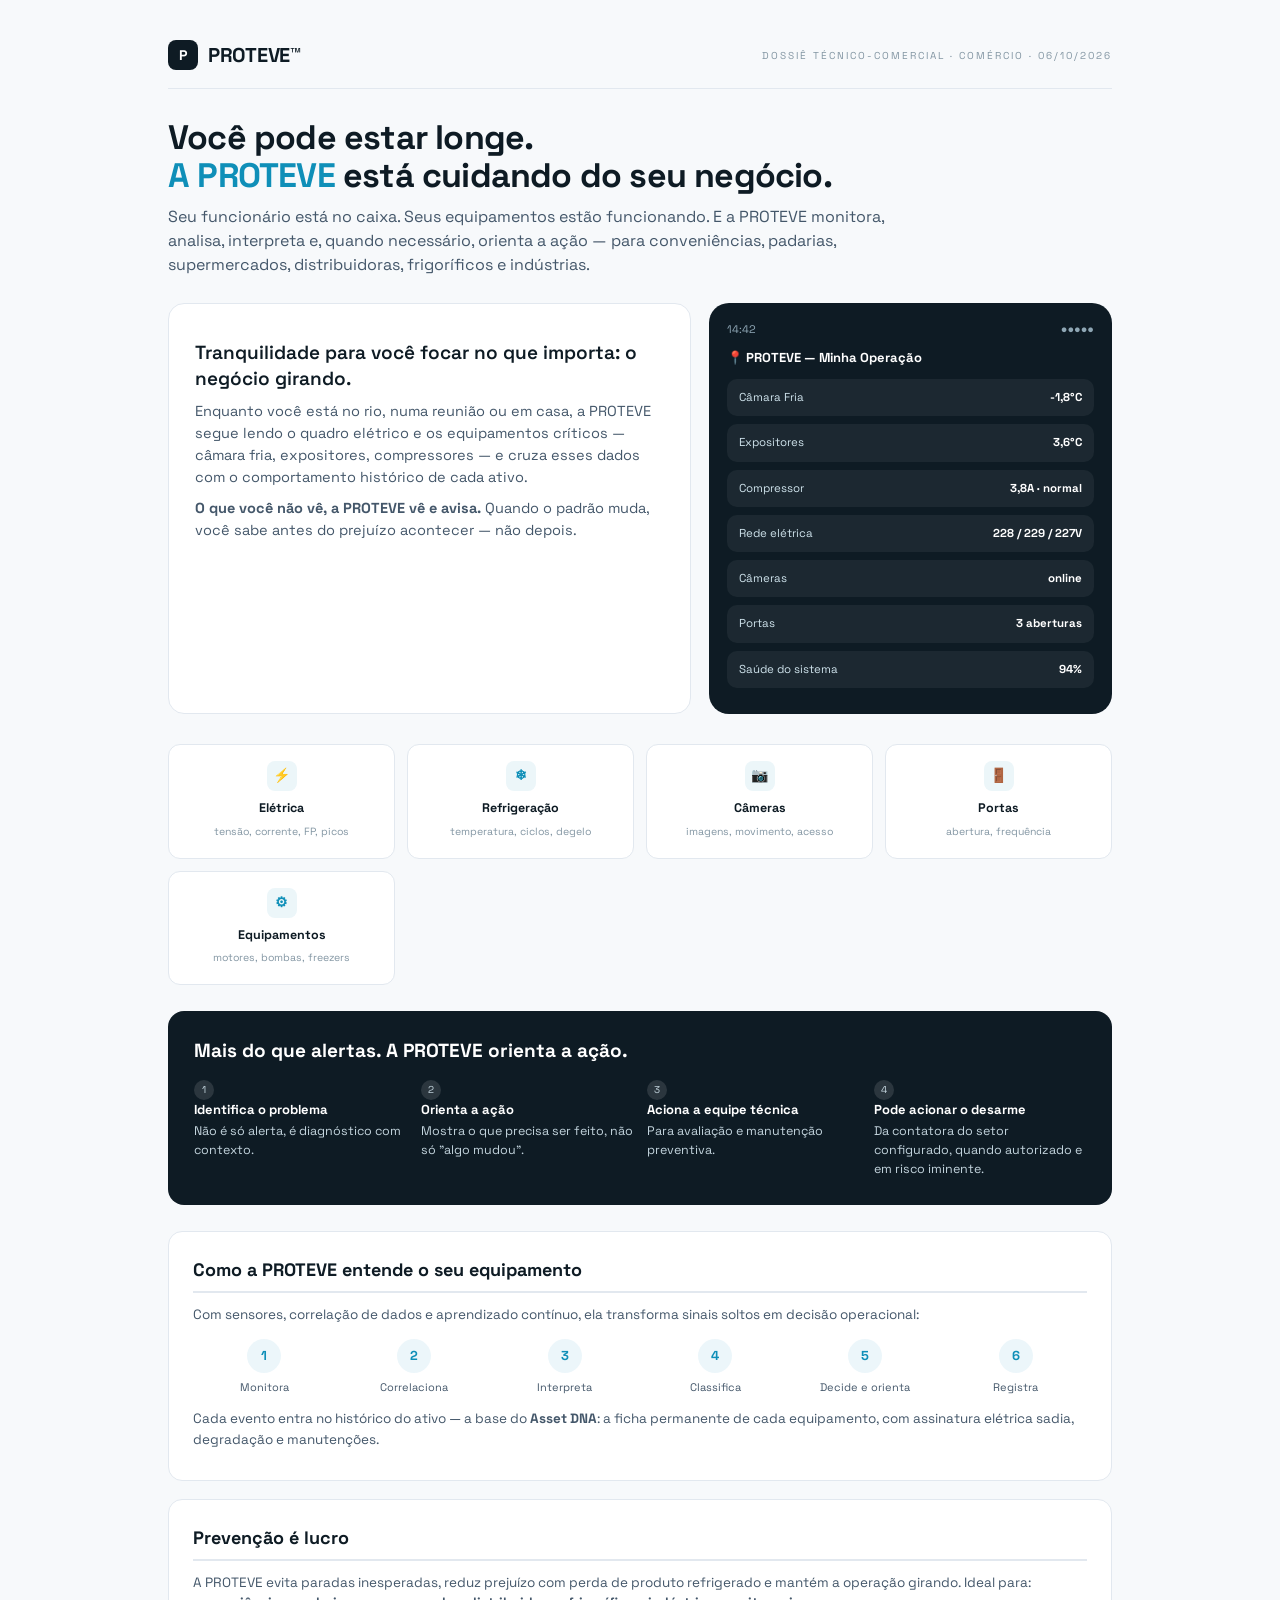
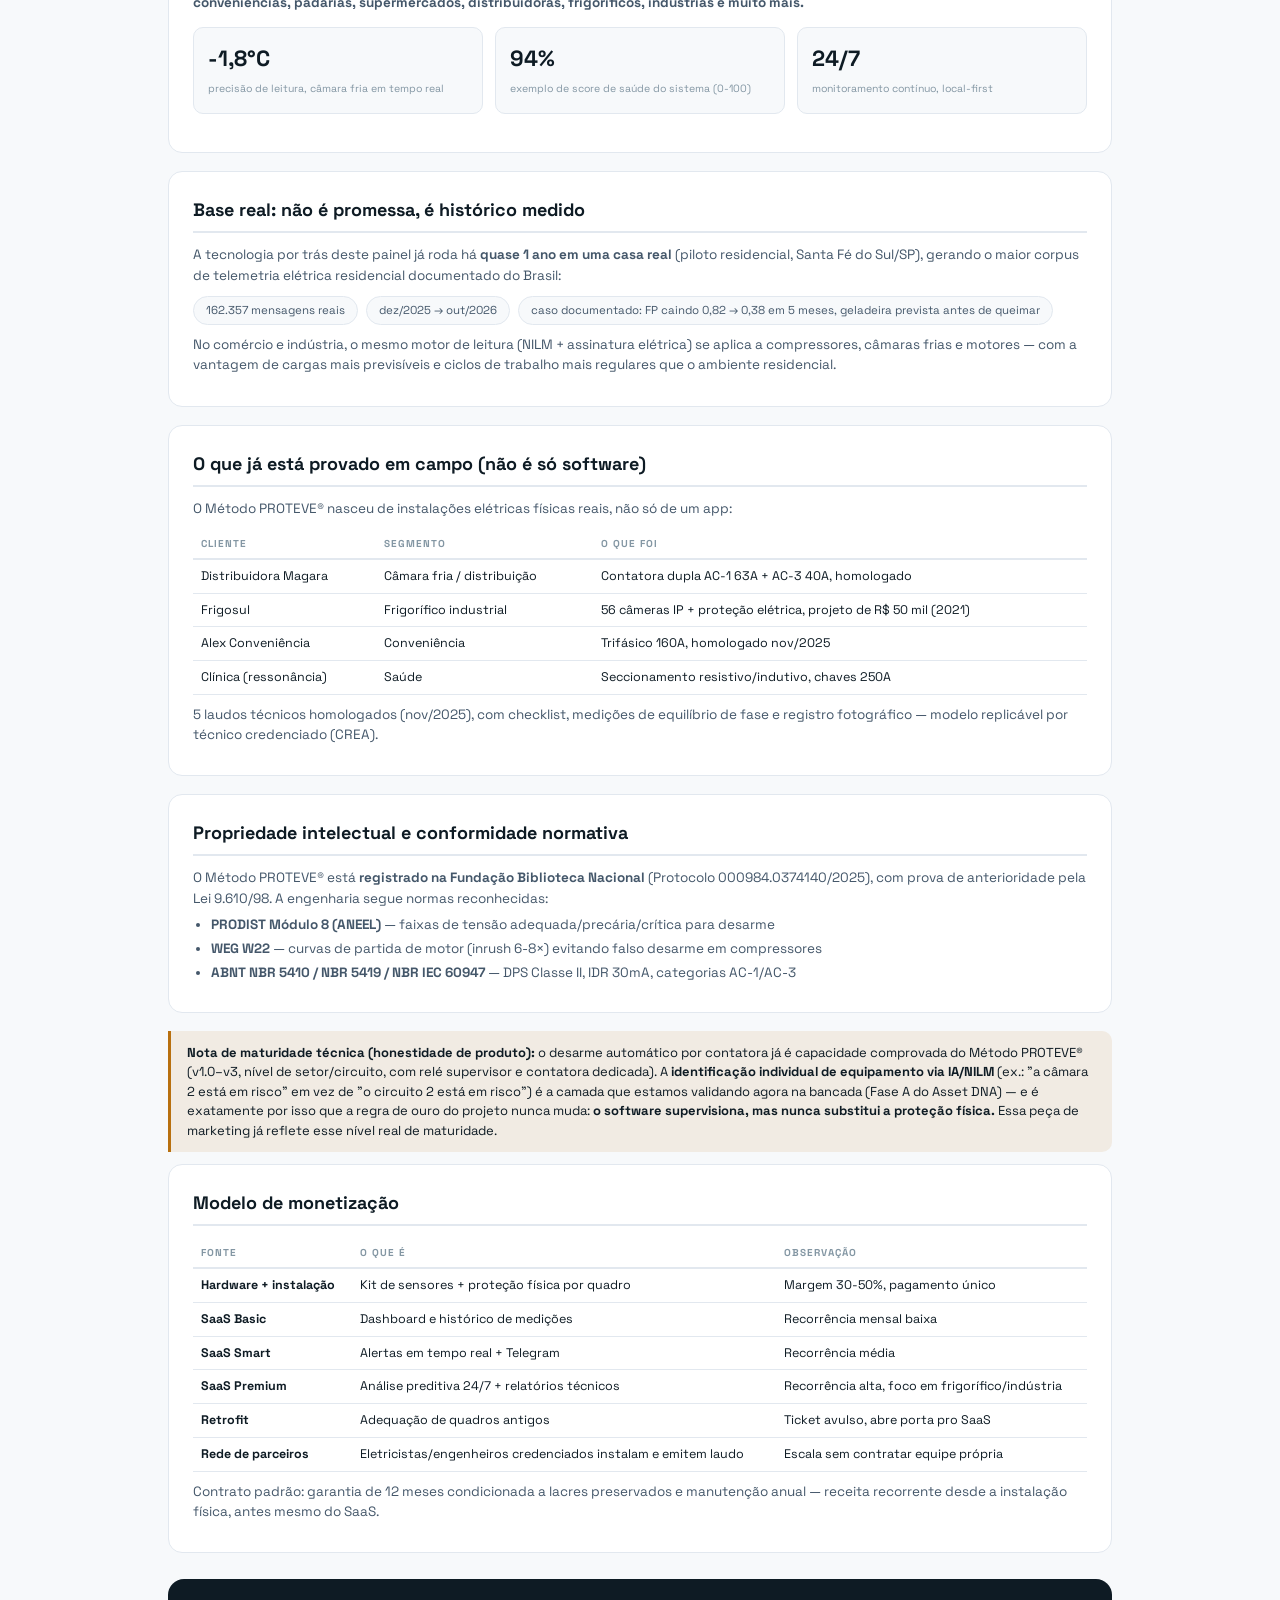
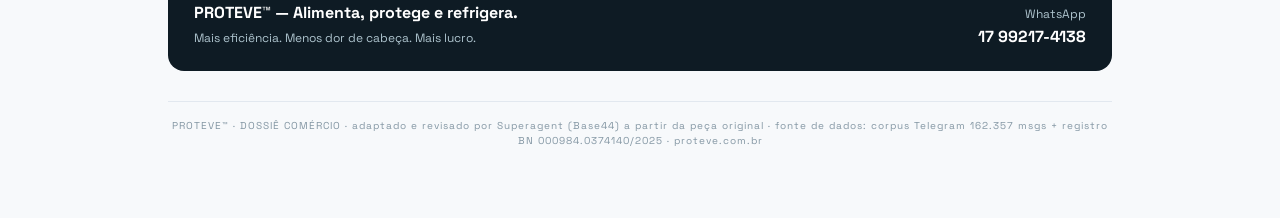
==== comercio.html @ fc28e677 "Nova pagina estatica: /comercio.html (dossie Comercio) Adaptacao do one-pager enviado pelo usuario (" ====
<!DOCTYPE html>
<html lang="pt-BR">
<head>
<meta charset="UTF-8">
<meta name="viewport" content="width=device-width, initial-scale=1.0">
<title>PROTEVE COMÉRCIO — Dossiê Técnico-Comercial</title>
<style>
@import url('https://fonts.googleapis.com/css2?family=Space+Grotesk:wght@400;500;600;700&display=swap');
:root{
--bg:#f7f9fb;--card:#ffffff;--line:#e2e8ef;--ink:#0e1b24;--ink2:#44576a;--ink3:#8396a3;
--cyan:#0f8fb8;--cyanbg:rgba(15,143,184,.08);--green:#1d7a4f;--greenbg:rgba(29,122,79,.08);
--amber:#b8700f;--amberbg:rgba(184,112,15,.1);--red:#c13c3c;--redbg:rgba(193,60,60,.08);
--navy:#0e1b24;
}
*{margin:0;padding:0;box-sizing:border-box}
body{font-family:'Space Grotesk',ui-sans-serif,sans-serif;background:var(--bg);color:var(--ink);line-height:1.5}
.page{max-width:1000px;margin:0 auto;padding:40px 28px 70px}
.topbar{display:flex;align-items:center;justify-content:space-between;margin-bottom:30px;padding-bottom:18px;border-bottom:1px solid var(--line)}
.logo{display:flex;align-items:center;gap:10px;font-weight:700;font-size:20px;letter-spacing:-.3px}
.logo .mark{width:30px;height:30px;border-radius:8px;background:var(--navy);color:#fff;display:flex;align-items:center;justify-content:center;font-size:14px;font-weight:700}
.tag{font-size:10px;letter-spacing:2px;color:var(--ink3);text-transform:uppercase}
h1{font-size:34px;font-weight:700;letter-spacing:-.8px;line-height:1.12;margin:6px 0 10px}
h1 .accent{color:var(--cyan)}
.lead{font-size:16px;color:var(--ink2);max-width:720px;margin-bottom:26px}
.hero{display:grid;grid-template-columns:1.3fr 1fr;gap:18px;margin-bottom:30px}
.hero-copy{background:var(--card);border:1px solid var(--line);border-radius:16px;padding:26px}
.hero-copy p{color:var(--ink2);font-size:14.5px;margin-top:10px}
.hero-copy .big{font-size:19px;font-weight:600;color:var(--ink);line-height:1.35}
.phone{background:var(--navy);border-radius:20px;padding:18px;color:#fff}
.phone .ph-head{display:flex;justify-content:space-between;font-size:11px;color:#8ea6b4;margin-bottom:10px}
.phone .brand{font-weight:700;font-size:13px;color:#fff;margin-bottom:12px}
.ph-status{background:rgba(255,255,255,.06);border-radius:10px;padding:10px 12px;font-size:11.5px;color:#cfe3ec;margin-bottom:8px;display:flex;justify-content:space-between}
.ph-status b{color:#fff}
.ok{color:#5ee6a8}
.grid4{display:grid;grid-template-columns:repeat(4,1fr);gap:12px;margin:26px 0}
.g4card{background:var(--card);border:1px solid var(--line);border-radius:12px;padding:16px 14px;text-align:center}
.g4card .ic{width:30px;height:30px;border-radius:8px;background:var(--cyanbg);color:var(--cyan);display:flex;align-items:center;justify-content:center;margin:0 auto 8px;font-size:14px;font-weight:700}
.g4card b{font-size:12.5px;display:block}
.g4card small{font-size:10.5px;color:var(--ink3)}
.band{background:var(--navy);color:#fff;border-radius:16px;padding:26px;margin:26px 0}
.band h2{font-size:19px;margin-bottom:14px;color:#fff}
.band .steps{display:grid;grid-template-columns:repeat(4,1fr);gap:14px}
.band .step{font-size:12.5px;color:#c3d4dd}
.band .step b{display:block;color:#fff;font-size:13px;margin-bottom:3px}
.band .step .n{display:inline-flex;width:20px;height:20px;border-radius:50%;background:rgba(255,255,255,.12);align-items:center;justify-content:center;font-size:10px;margin-right:6px}
.card{background:var(--card);border:1px solid var(--line);border-radius:14px;padding:24px;margin-bottom:18px}
.card h2{font-size:18px;margin-bottom:12px;padding-bottom:8px;border-bottom:2px solid var(--line)}
.card h3{font-size:14px;color:var(--cyan);margin:14px 0 6px}
.card p{font-size:13.5px;color:var(--ink2);margin:6px 0}
.card ul{margin:6px 0 4px 18px;font-size:13.5px;color:var(--ink2)}
.card li{margin:4px 0}
.pipeline{display:grid;grid-template-columns:repeat(6,1fr);gap:8px;margin:14px 0}
.pstep{text-align:center;font-size:11px;color:var(--ink2)}
.pstep .circ{width:34px;height:34px;border-radius:50%;background:var(--cyanbg);color:var(--cyan);display:flex;align-items:center;justify-content:center;margin:0 auto 6px;font-weight:700;font-size:13px}
table{width:100%;border-collapse:collapse;font-size:12.5px;margin:10px 0}
th{text-align:left;font-size:10px;letter-spacing:1px;text-transform:uppercase;color:var(--ink3);padding:7px 8px;border-bottom:2px solid var(--line)}
td{padding:7px 8px;border-bottom:1px solid var(--line);vertical-align:top}
.note{border-left:3px solid var(--amber);background:var(--amberbg);border-radius:0 10px 10px 0;padding:12px 16px;font-size:13px;margin:12px 0}
.note.ok2{border-color:var(--green);background:var(--greenbg)}
.note.red{border-color:var(--red);background:var(--redbg)}
.quote{border-left:3px solid var(--cyan);background:var(--cyanbg);border-radius:0 10px 10px 0;padding:12px 16px;font-size:13.5px;font-style:italic;margin:12px 0}
.chips{display:flex;flex-wrap:wrap;gap:8px;margin:10px 0}
.chip{background:var(--bg);border:1px solid var(--line);border-radius:999px;padding:5px 12px;font-size:11.5px;color:var(--ink2)}
.stat{display:grid;grid-template-columns:repeat(3,1fr);gap:12px;margin:14px 0}
.stat div{background:var(--bg);border:1px solid var(--line);border-radius:10px;padding:14px}
.stat b{display:block;font-size:22px}
.stat small{font-size:10.5px;color:var(--ink3)}
footer{text-align:center;font-size:10px;color:var(--ink3);letter-spacing:1px;margin-top:30px;padding-top:16px;border-top:1px solid var(--line)}
.cta{display:flex;justify-content:space-between;align-items:center;background:var(--navy);border-radius:16px;padding:22px 26px;color:#fff;margin:26px 0}
.cta b{font-size:16px}
.cta small{color:#aec4ce;font-size:12px}
</style>
</head>
<body>
<div class="page">

<div class="topbar">
  <div class="logo"><div class="mark">P</div> PROTEVE™</div>
  <div class="tag">Dossiê Técnico-Comercial · Comércio · 06/10/2026</div>
</div>

<h1>Você pode estar longe.<br><span class="accent">A PROTEVE</span> está cuidando do seu negócio.</h1>
<p class="lead">Seu funcionário está no caixa. Seus equipamentos estão funcionando. E a PROTEVE monitora, analisa, interpreta e, quando necessário, orienta a ação — para conveniências, padarias, supermercados, distribuidoras, frigoríficos e indústrias.</p>

<div class="hero">
  <div class="hero-copy">
    <p class="big">Tranquilidade para você focar no que importa: o negócio girando.</p>
    <p>Enquanto você está no rio, numa reunião ou em casa, a PROTEVE segue lendo o quadro elétrico e os equipamentos críticos — câmara fria, expositores, compressores — e cruza esses dados com o comportamento histórico de cada ativo.</p>
    <p><b>O que você não vê, a PROTEVE vê e avisa.</b> Quando o padrão muda, você sabe antes do prejuízo acontecer — não depois.</p>
  </div>
  <div class="phone">
    <div class="ph-head"><span>14:42</span><span>●●●●●</span></div>
    <div class="brand">📍 PROTEVE — Minha Operação</div>
    <div class="ph-status">Câmara Fria <b>-1,8°C</b></div>
    <div class="ph-status">Expositores <b>3,6°C</b></div>
    <div class="ph-status">Compressor <b class="ok">3,8A · normal</b></div>
    <div class="ph-status">Rede elétrica <b>228 / 229 / 227V</b></div>
    <div class="ph-status">Câmeras <b class="ok">online</b></div>
    <div class="ph-status">Portas <b>3 aberturas</b></div>
    <div class="ph-status">Saúde do sistema <b class="ok">94%</b></div>
  </div>
</div>

<div class="grid4">
  <div class="g4card"><div class="ic">⚡</div><b>Elétrica</b><small>tensão, corrente, FP, picos</small></div>
  <div class="g4card"><div class="ic">❄</div><b>Refrigeração</b><small>temperatura, ciclos, degelo</small></div>
  <div class="g4card"><div class="ic">📷</div><b>Câmeras</b><small>imagens, movimento, acesso</small></div>
  <div class="g4card"><div class="ic">🚪</div><b>Portas</b><small>abertura, frequência</small></div>
  <div class="g4card"><div class="ic">⚙</div><b>Equipamentos</b><small>motores, bombas, freezers</small></div>
</div>

<div class="band">
  <h2>Mais do que alertas. A PROTEVE orienta a ação.</h2>
  <div class="steps">
    <div class="step"><span class="n">1</span><b>Identifica o problema</b>Não é só alerta, é diagnóstico com contexto.</div>
    <div class="step"><span class="n">2</span><b>Orienta a ação</b>Mostra o que precisa ser feito, não só "algo mudou".</div>
    <div class="step"><span class="n">3</span><b>Aciona a equipe técnica</b>Para avaliação e manutenção preventiva.</div>
    <div class="step"><span class="n">4</span><b>Pode acionar o desarme</b>Da contatora do setor configurado, quando autorizado e em risco iminente.</div>
  </div>
</div>

<div class="card">
  <h2>Como a PROTEVE entende o seu equipamento</h2>
  <p>Com sensores, correlação de dados e aprendizado contínuo, ela transforma sinais soltos em decisão operacional:</p>
  <div class="pipeline">
    <div class="pstep"><div class="circ">1</div>Monitora</div>
    <div class="pstep"><div class="circ">2</div>Correlaciona</div>
    <div class="pstep"><div class="circ">3</div>Interpreta</div>
    <div class="pstep"><div class="circ">4</div>Classifica</div>
    <div class="pstep"><div class="circ">5</div>Decide e orienta</div>
    <div class="pstep"><div class="circ">6</div>Registra</div>
  </div>
  <p>Cada evento entra no histórico do ativo — a base do <b>Asset DNA</b>: a ficha permanente de cada equipamento, com assinatura elétrica sadia, degradação e manutenções.</p>
</div>

<div class="card">
  <h2>Prevenção é lucro</h2>
  <p>A PROTEVE evita paradas inesperadas, reduz prejuízo com perda de produto refrigerado e mantém a operação girando. Ideal para: <b>conveniências, padarias, supermercados, distribuidoras, frigoríficos, indústrias e muito mais.</b></p>
  <div class="stat">
    <div><b>-1,8°C</b><small>precisão de leitura, câmara fria em tempo real</small></div>
    <div><b>94%</b><small>exemplo de score de saúde do sistema (0-100)</small></div>
    <div><b>24/7</b><small>monitoramento contínuo, local-first</small></div>
  </div>
</div>

<div class="card">
  <h2>Base real: não é promessa, é histórico medido</h2>
  <p>A tecnologia por trás deste painel já roda há <b>quase 1 ano em uma casa real</b> (piloto residencial, Santa Fé do Sul/SP), gerando o maior corpus de telemetria elétrica residencial documentado do Brasil:</p>
  <div class="chips">
    <span class="chip">162.357 mensagens reais</span>
    <span class="chip">dez/2025 → out/2026</span>
    <span class="chip">caso documentado: FP caindo 0,82 → 0,38 em 5 meses, geladeira prevista antes de queimar</span>
  </div>
  <p>No comércio e indústria, o mesmo motor de leitura (NILM + assinatura elétrica) se aplica a compressores, câmaras frias e motores — com a vantagem de cargas mais previsíveis e ciclos de trabalho mais regulares que o ambiente residencial.</p>
</div>

<div class="card">
  <h2>O que já está provado em campo (não é só software)</h2>
  <p>O Método PROTEVE® nasceu de instalações elétricas físicas reais, não só de um app:</p>
  <table>
    <tr><th>Cliente</th><th>Segmento</th><th>O que foi</th></tr>
    <tr><td>Distribuidora Magara</td><td>Câmara fria / distribuição</td><td>Contatora dupla AC-1 63A + AC-3 40A, homologado</td></tr>
    <tr><td>Frigosul</td><td>Frigorífico industrial</td><td>56 câmeras IP + proteção elétrica, projeto de R$ 50 mil (2021)</td></tr>
    <tr><td>Alex Conveniência</td><td>Conveniência</td><td>Trifásico 160A, homologado nov/2025</td></tr>
    <tr><td>Clínica (ressonância)</td><td>Saúde</td><td>Seccionamento resistivo/indutivo, chaves 250A</td></tr>
  </table>
  <p>5 laudos técnicos homologados (nov/2025), com checklist, medições de equilíbrio de fase e registro fotográfico — modelo replicável por técnico credenciado (CREA).</p>
</div>

<div class="card">
  <h2>Propriedade intelectual e conformidade normativa</h2>
  <p>O Método PROTEVE® está <b>registrado na Fundação Biblioteca Nacional</b> (Protocolo 000984.0374140/2025), com prova de anterioridade pela Lei 9.610/98. A engenharia segue normas reconhecidas:</p>
  <ul>
    <li><b>PRODIST Módulo 8 (ANEEL)</b> — faixas de tensão adequada/precária/crítica para desarme</li>
    <li><b>WEG W22</b> — curvas de partida de motor (inrush 6-8×) evitando falso desarme em compressores</li>
    <li><b>ABNT NBR 5410 / NBR 5419 / NBR IEC 60947</b> — DPS Classe II, IDR 30mA, categorias AC-1/AC-3</li>
  </ul>
</div>

<div class="note">
  <b>Nota de maturidade técnica (honestidade de produto):</b> o desarme automático por contatora já é capacidade comprovada do Método PROTEVE® (v1.0–v3, nível de setor/circuito, com relé supervisor e contatora dedicada). A <b>identificação individual de equipamento via IA/NILM</b> (ex.: "a câmara 2 está em risco" em vez de "o circuito 2 está em risco") é a camada que estamos validando agora na bancada (Fase A do Asset DNA) — e é exatamente por isso que a regra de ouro do projeto nunca muda: <b>o software supervisiona, mas nunca substitui a proteção física.</b> Essa peça de marketing já reflete esse nível real de maturidade.
</div>

<div class="card">
  <h2>Modelo de monetização</h2>
  <table>
    <tr><th>Fonte</th><th>O que é</th><th>Observação</th></tr>
    <tr><td><b>Hardware + instalação</b></td><td>Kit de sensores + proteção física por quadro</td><td>Margem 30-50%, pagamento único</td></tr>
    <tr><td><b>SaaS Basic</b></td><td>Dashboard e histórico de medições</td><td>Recorrência mensal baixa</td></tr>
    <tr><td><b>SaaS Smart</b></td><td>Alertas em tempo real + Telegram</td><td>Recorrência média</td></tr>
    <tr><td><b>SaaS Premium</b></td><td>Análise preditiva 24/7 + relatórios técnicos</td><td>Recorrência alta, foco em frigorífico/indústria</td></tr>
    <tr><td><b>Retrofit</b></td><td>Adequação de quadros antigos</td><td>Ticket avulso, abre porta pro SaaS</td></tr>
    <tr><td><b>Rede de parceiros</b></td><td>Eletricistas/engenheiros credenciados instalam e emitem laudo</td><td>Escala sem contratar equipe própria</td></tr>
  </table>
  <p>Contrato padrão: garantia de 12 meses condicionada a lacres preservados e manutenção anual — receita recorrente desde a instalação física, antes mesmo do SaaS.</p>
</div>

<div class="cta">
  <div><b>PROTEVE™ — Alimenta, protege e refrigera.</b><br><small>Mais eficiência. Menos dor de cabeça. Mais lucro.</small></div>
  <div style="text-align:right"><small>WhatsApp</small><br><b>17 99217-4138</b></div>
</div>

<footer>PROTEVE™ · DOSSIÊ COMÉRCIO · adaptado e revisado por Superagent (Base44) a partir da peça original · fonte de dados: corpus Telegram 162.357 msgs + registro BN 000984.0374140/2025 · proteve.com.br</footer>
</div>
</body>
</html>
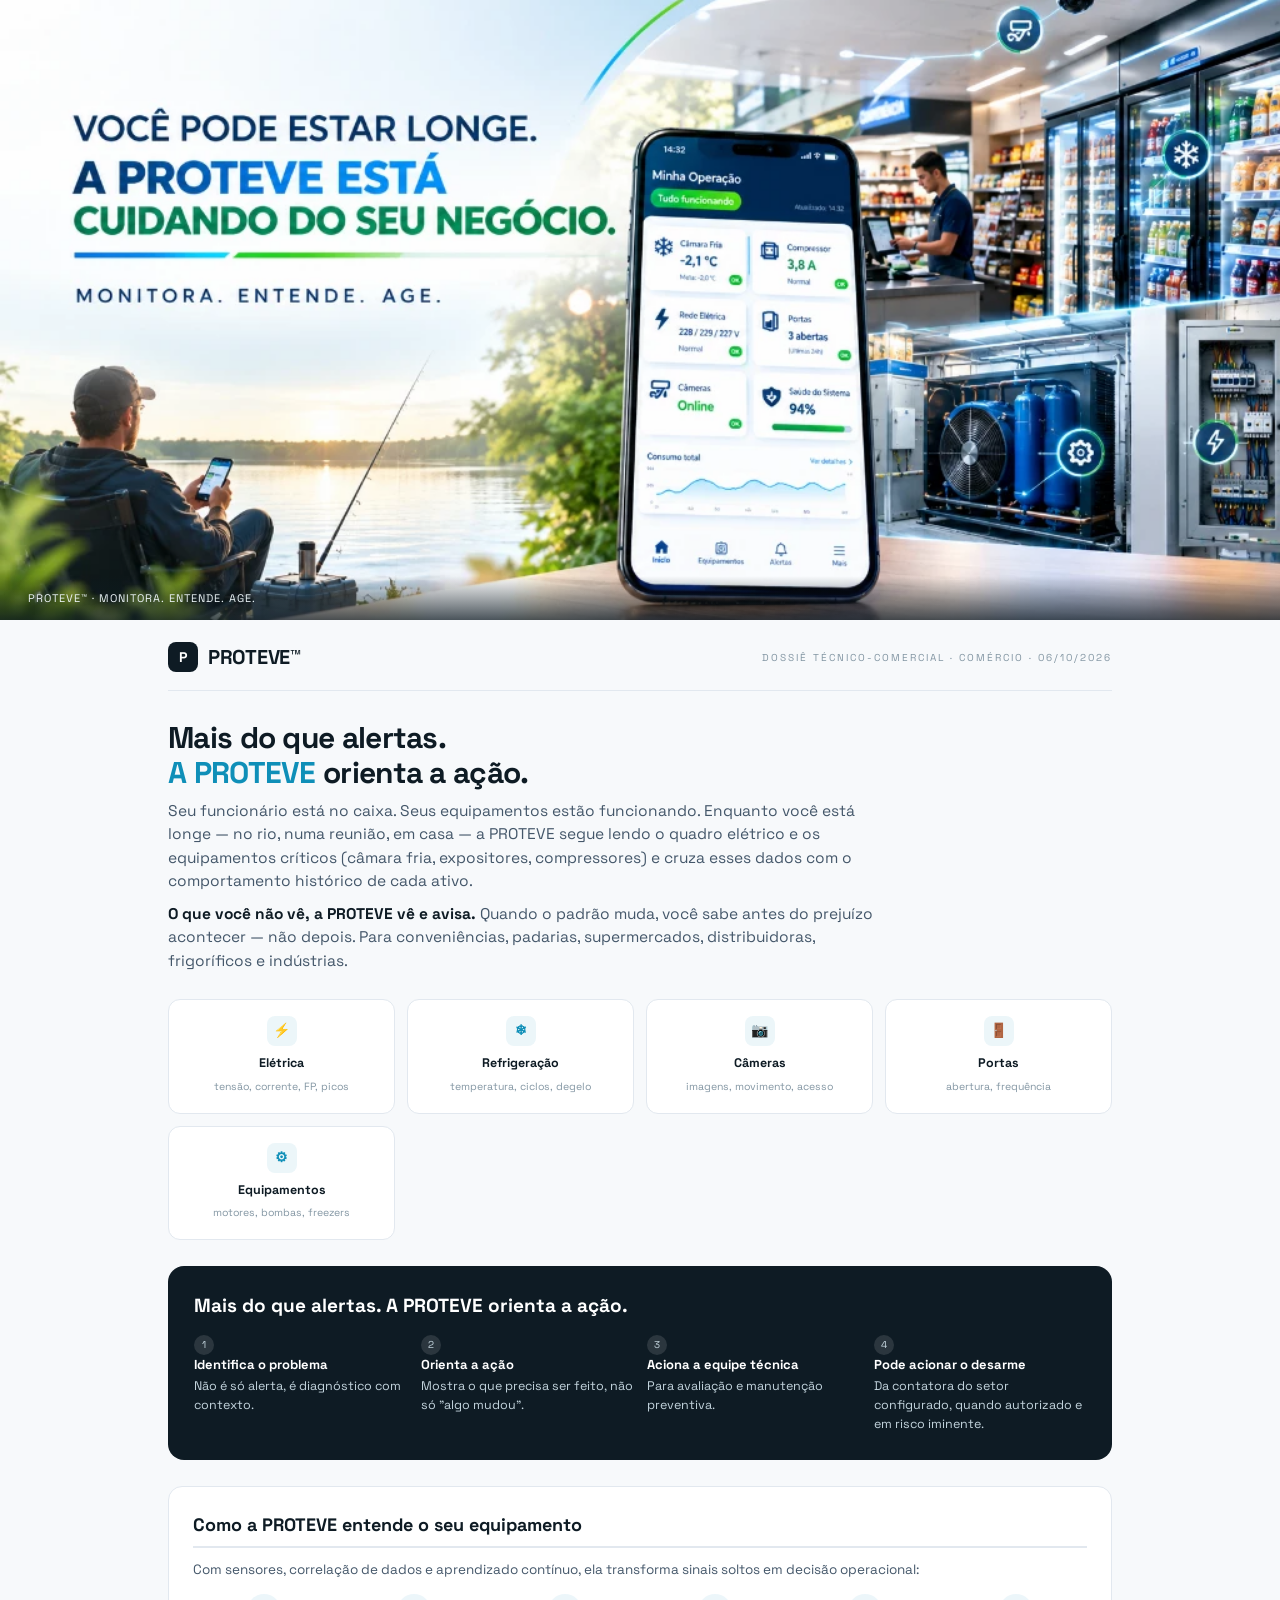
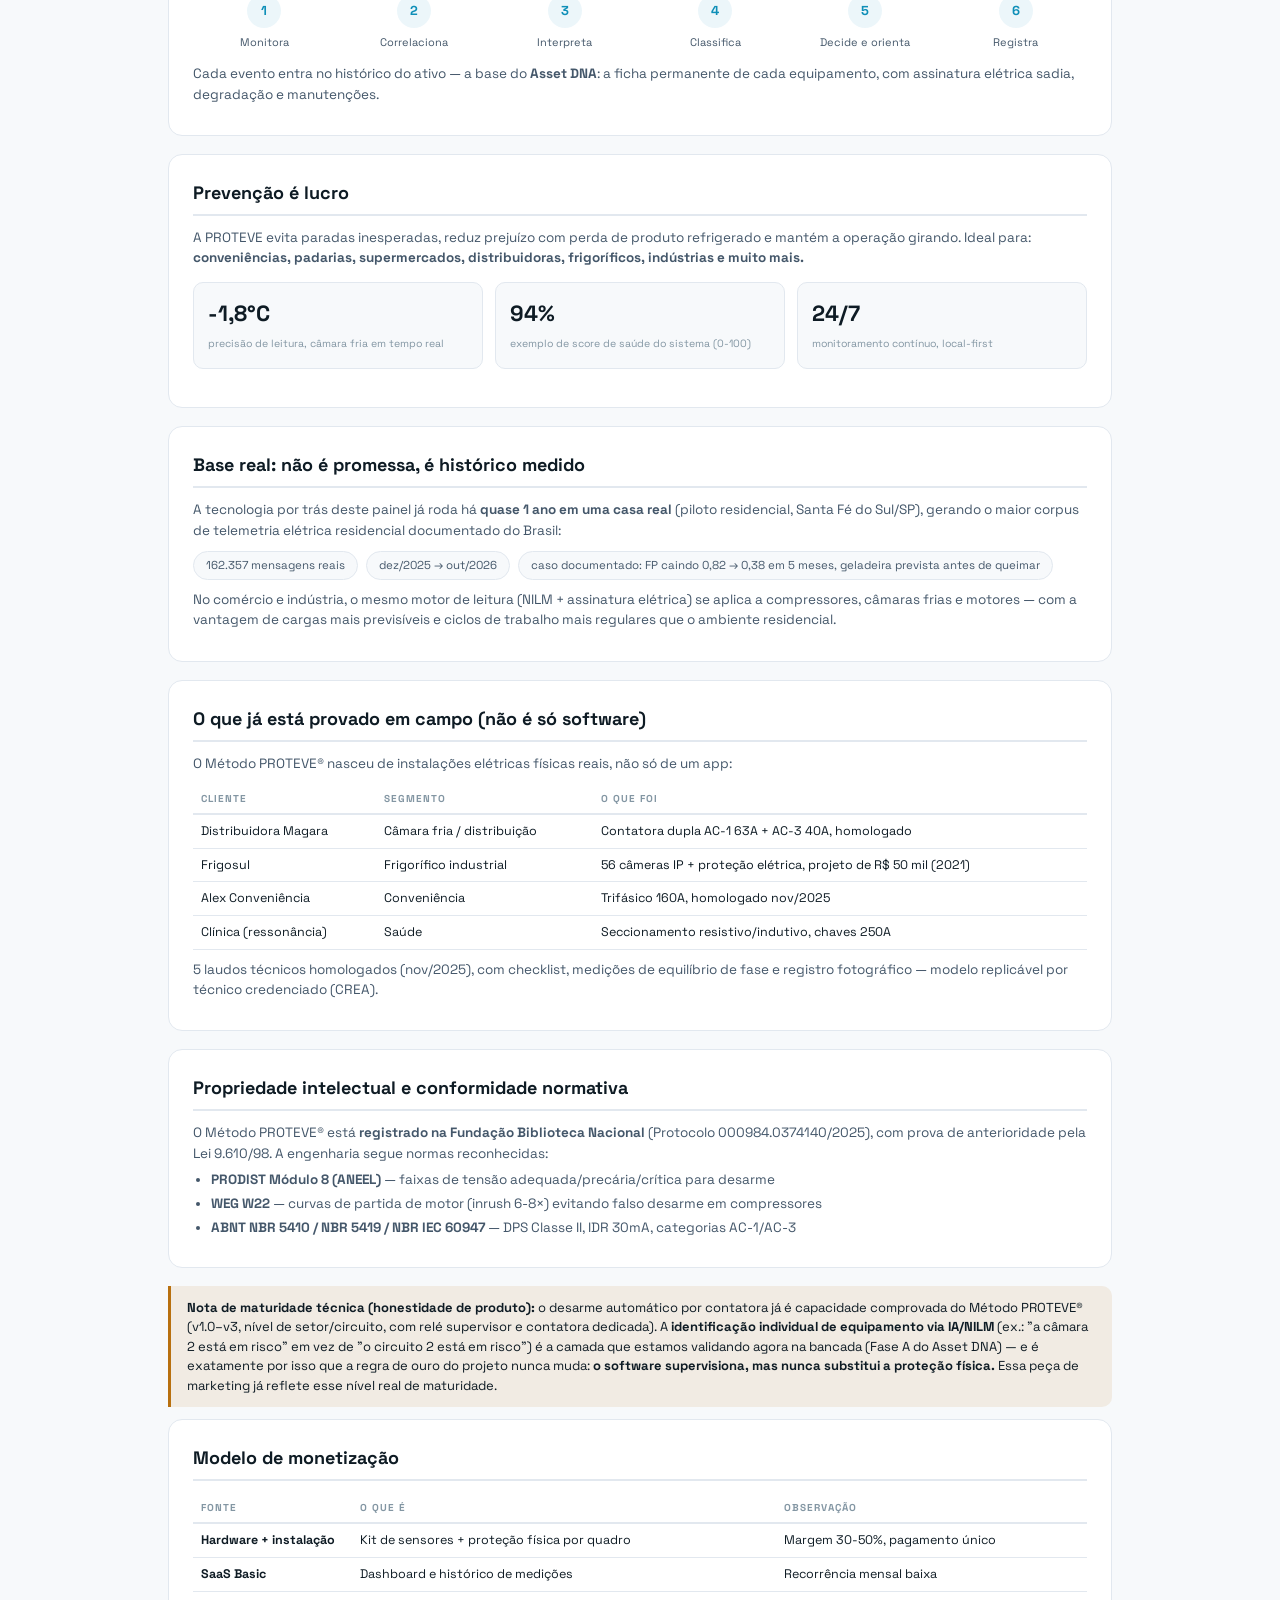
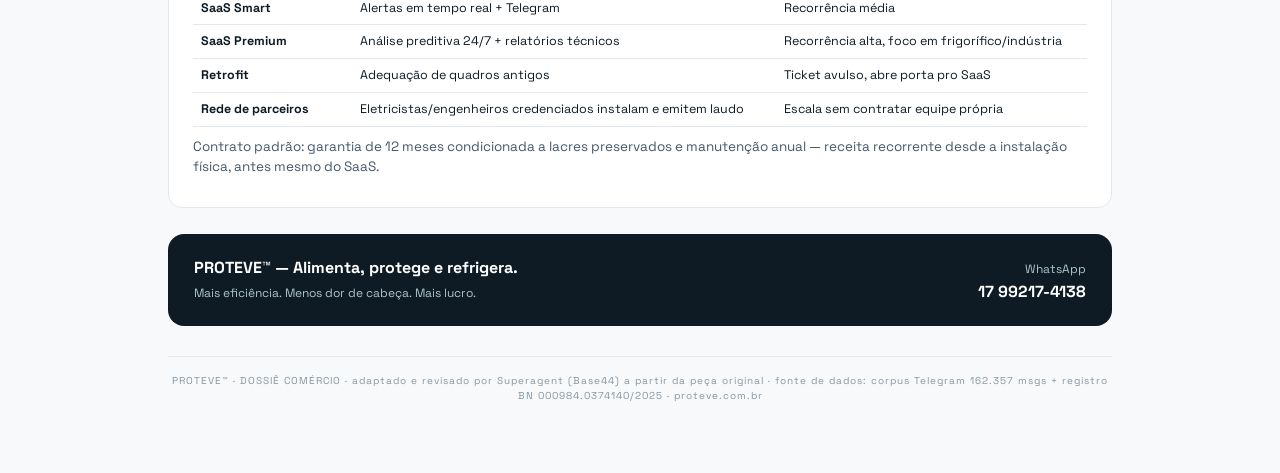
==== commit 8e35da66: "comercio.html: adicionar hero visual (imagem gerada) no topo Imagem enviada pelo usuario (fishing + " ====
--- a/comercio.html
+++ b/comercio.html
@@ -4,6 +4,7 @@
 <meta charset="UTF-8">
 <meta name="viewport" content="width=device-width, initial-scale=1.0">
 <title>PROTEVE COMÉRCIO — Dossiê Técnico-Comercial</title>
+<meta name="description" content="Você pode estar longe. A PROTEVE está cuidando do seu negócio. Monitora, entende e age — energia, refrigeração, câmeras e equipamentos em uma única camada de inteligência.">
 <style>
 @import url('https://fonts.googleapis.com/css2?family=Space+Grotesk:wght@400;500;600;700&display=swap');
 :root{
@@ -14,24 +15,22 @@
 }
 *{margin:0;padding:0;box-sizing:border-box}
 body{font-family:'Space Grotesk',ui-sans-serif,sans-serif;background:var(--bg);color:var(--ink);line-height:1.5}
-.page{max-width:1000px;margin:0 auto;padding:40px 28px 70px}
-.topbar{display:flex;align-items:center;justify-content:space-between;margin-bottom:30px;padding-bottom:18px;border-bottom:1px solid var(--line)}
+.page{max-width:1000px;margin:0 auto;padding:0 28px 70px}
+.topbar{display:flex;align-items:center;justify-content:space-between;margin-bottom:30px;padding:22px 0 18px;border-bottom:1px solid var(--line)}
 .logo{display:flex;align-items:center;gap:10px;font-weight:700;font-size:20px;letter-spacing:-.3px}
 .logo .mark{width:30px;height:30px;border-radius:8px;background:var(--navy);color:#fff;display:flex;align-items:center;justify-content:center;font-size:14px;font-weight:700}
 .tag{font-size:10px;letter-spacing:2px;color:var(--ink3);text-transform:uppercase}
-h1{font-size:34px;font-weight:700;letter-spacing:-.8px;line-height:1.12;margin:6px 0 10px}
+
+/* HERO full-bleed */
+.img-hero{width:100%;max-height:620px;overflow:hidden;position:relative;background:var(--navy)}
+.img-hero img{width:100%;display:block;object-fit:cover;max-height:620px}
+.img-hero .capt{position:absolute;left:0;bottom:0;right:0;padding:14px 28px;background:linear-gradient(0deg,rgba(14,27,36,.75),transparent);color:#eaf2f5;font-size:11px;letter-spacing:1px;text-transform:uppercase}
+
+h1{font-size:30px;font-weight:700;letter-spacing:-.7px;line-height:1.15;margin:28px 0 10px}
 h1 .accent{color:var(--cyan)}
-.lead{font-size:16px;color:var(--ink2);max-width:720px;margin-bottom:26px}
-.hero{display:grid;grid-template-columns:1.3fr 1fr;gap:18px;margin-bottom:30px}
-.hero-copy{background:var(--card);border:1px solid var(--line);border-radius:16px;padding:26px}
-.hero-copy p{color:var(--ink2);font-size:14.5px;margin-top:10px}
-.hero-copy .big{font-size:19px;font-weight:600;color:var(--ink);line-height:1.35}
-.phone{background:var(--navy);border-radius:20px;padding:18px;color:#fff}
-.phone .ph-head{display:flex;justify-content:space-between;font-size:11px;color:#8ea6b4;margin-bottom:10px}
-.phone .brand{font-weight:700;font-size:13px;color:#fff;margin-bottom:12px}
-.ph-status{background:rgba(255,255,255,.06);border-radius:10px;padding:10px 12px;font-size:11.5px;color:#cfe3ec;margin-bottom:8px;display:flex;justify-content:space-between}
-.ph-status b{color:#fff}
-.ok{color:#5ee6a8}
+.lead{font-size:15.5px;color:var(--ink2);max-width:720px;margin-bottom:10px}
+.lead b{color:var(--ink)}
+
 .grid4{display:grid;grid-template-columns:repeat(4,1fr);gap:12px;margin:26px 0}
 .g4card{background:var(--card);border:1px solid var(--line);border-radius:12px;padding:16px 14px;text-align:center}
 .g4card .ic{width:30px;height:30px;border-radius:8px;background:var(--cyanbg);color:var(--cyan);display:flex;align-items:center;justify-content:center;margin:0 auto 8px;font-size:14px;font-weight:700}
@@ -69,9 +68,16 @@
 .cta{display:flex;justify-content:space-between;align-items:center;background:var(--navy);border-radius:16px;padding:22px 26px;color:#fff;margin:26px 0}
 .cta b{font-size:16px}
 .cta small{color:#aec4ce;font-size:12px}
+@media (max-width:720px){.grid4,.band .steps,.pipeline,.stat{grid-template-columns:repeat(2,1fr)}.img-hero{max-height:360px}.img-hero img{max-height:360px;object-position:top}}
 </style>
 </head>
 <body>
+
+<div class="img-hero">
+  <img src="./img/comercio-hero.webp" alt="Você pode estar longe. A PROTEVE está cuidando do seu negócio. Monitora, entende, age." loading="eager">
+  <div class="capt">PROTEVE™ · Monitora. Entende. Age.</div>
+</div>
+
 <div class="page">
 
 <div class="topbar">
@@ -79,27 +85,9 @@
   <div class="tag">Dossiê Técnico-Comercial · Comércio · 06/10/2026</div>
 </div>
 
-<h1>Você pode estar longe.<br><span class="accent">A PROTEVE</span> está cuidando do seu negócio.</h1>
-<p class="lead">Seu funcionário está no caixa. Seus equipamentos estão funcionando. E a PROTEVE monitora, analisa, interpreta e, quando necessário, orienta a ação — para conveniências, padarias, supermercados, distribuidoras, frigoríficos e indústrias.</p>
-
-<div class="hero">
-  <div class="hero-copy">
-    <p class="big">Tranquilidade para você focar no que importa: o negócio girando.</p>
-    <p>Enquanto você está no rio, numa reunião ou em casa, a PROTEVE segue lendo o quadro elétrico e os equipamentos críticos — câmara fria, expositores, compressores — e cruza esses dados com o comportamento histórico de cada ativo.</p>
-    <p><b>O que você não vê, a PROTEVE vê e avisa.</b> Quando o padrão muda, você sabe antes do prejuízo acontecer — não depois.</p>
-  </div>
-  <div class="phone">
-    <div class="ph-head"><span>14:42</span><span>●●●●●</span></div>
-    <div class="brand">📍 PROTEVE — Minha Operação</div>
-    <div class="ph-status">Câmara Fria <b>-1,8°C</b></div>
-    <div class="ph-status">Expositores <b>3,6°C</b></div>
-    <div class="ph-status">Compressor <b class="ok">3,8A · normal</b></div>
-    <div class="ph-status">Rede elétrica <b>228 / 229 / 227V</b></div>
-    <div class="ph-status">Câmeras <b class="ok">online</b></div>
-    <div class="ph-status">Portas <b>3 aberturas</b></div>
-    <div class="ph-status">Saúde do sistema <b class="ok">94%</b></div>
-  </div>
-</div>
+<h1>Mais do que alertas.<br><span class="accent">A PROTEVE</span> orienta a ação.</h1>
+<p class="lead">Seu funcionário está no caixa. Seus equipamentos estão funcionando. Enquanto você está longe — no rio, numa reunião, em casa — a PROTEVE segue lendo o quadro elétrico e os equipamentos críticos (câmara fria, expositores, compressores) e cruza esses dados com o comportamento histórico de cada ativo.</p>
+<p class="lead"><b>O que você não vê, a PROTEVE vê e avisa.</b> Quando o padrão muda, você sabe antes do prejuízo acontecer — não depois. Para conveniências, padarias, supermercados, distribuidoras, frigoríficos e indústrias.</p>
 
 <div class="grid4">
   <div class="g4card"><div class="ic">⚡</div><b>Elétrica</b><small>tensão, corrente, FP, picos</small></div>
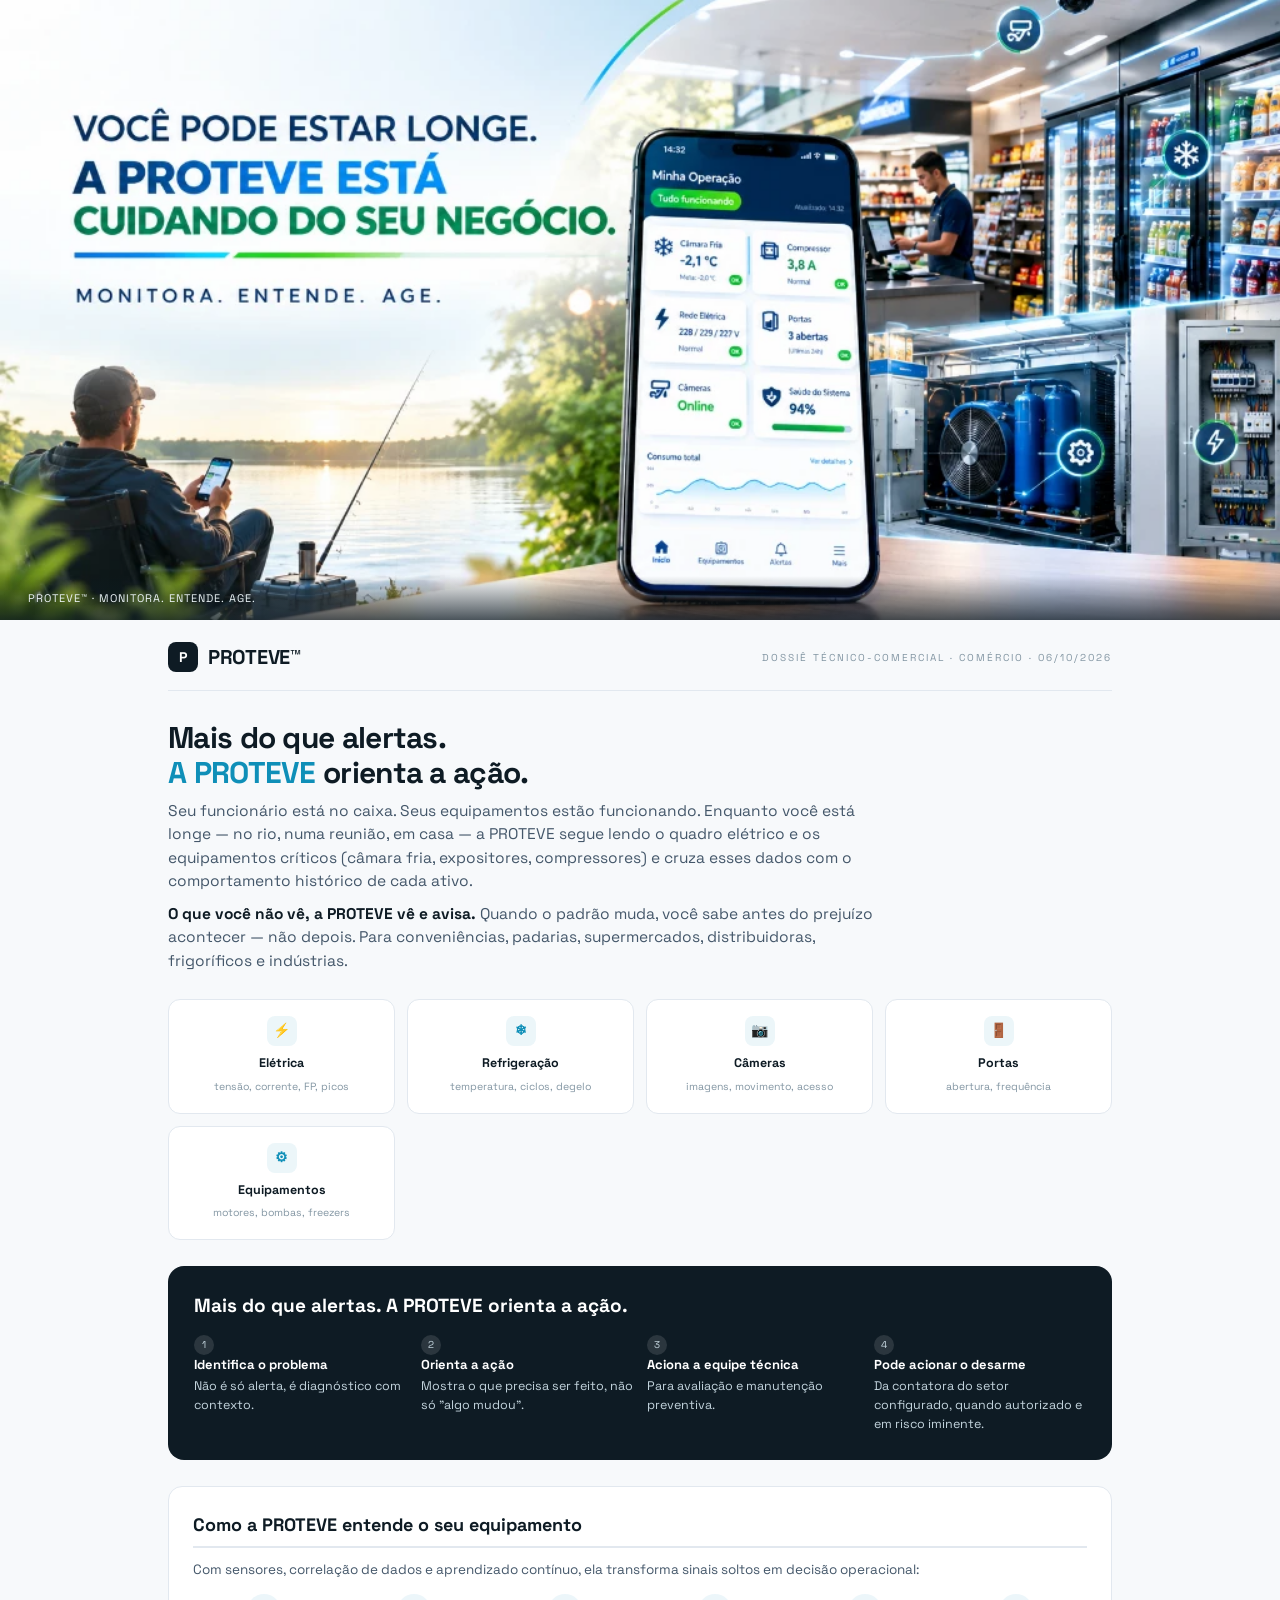
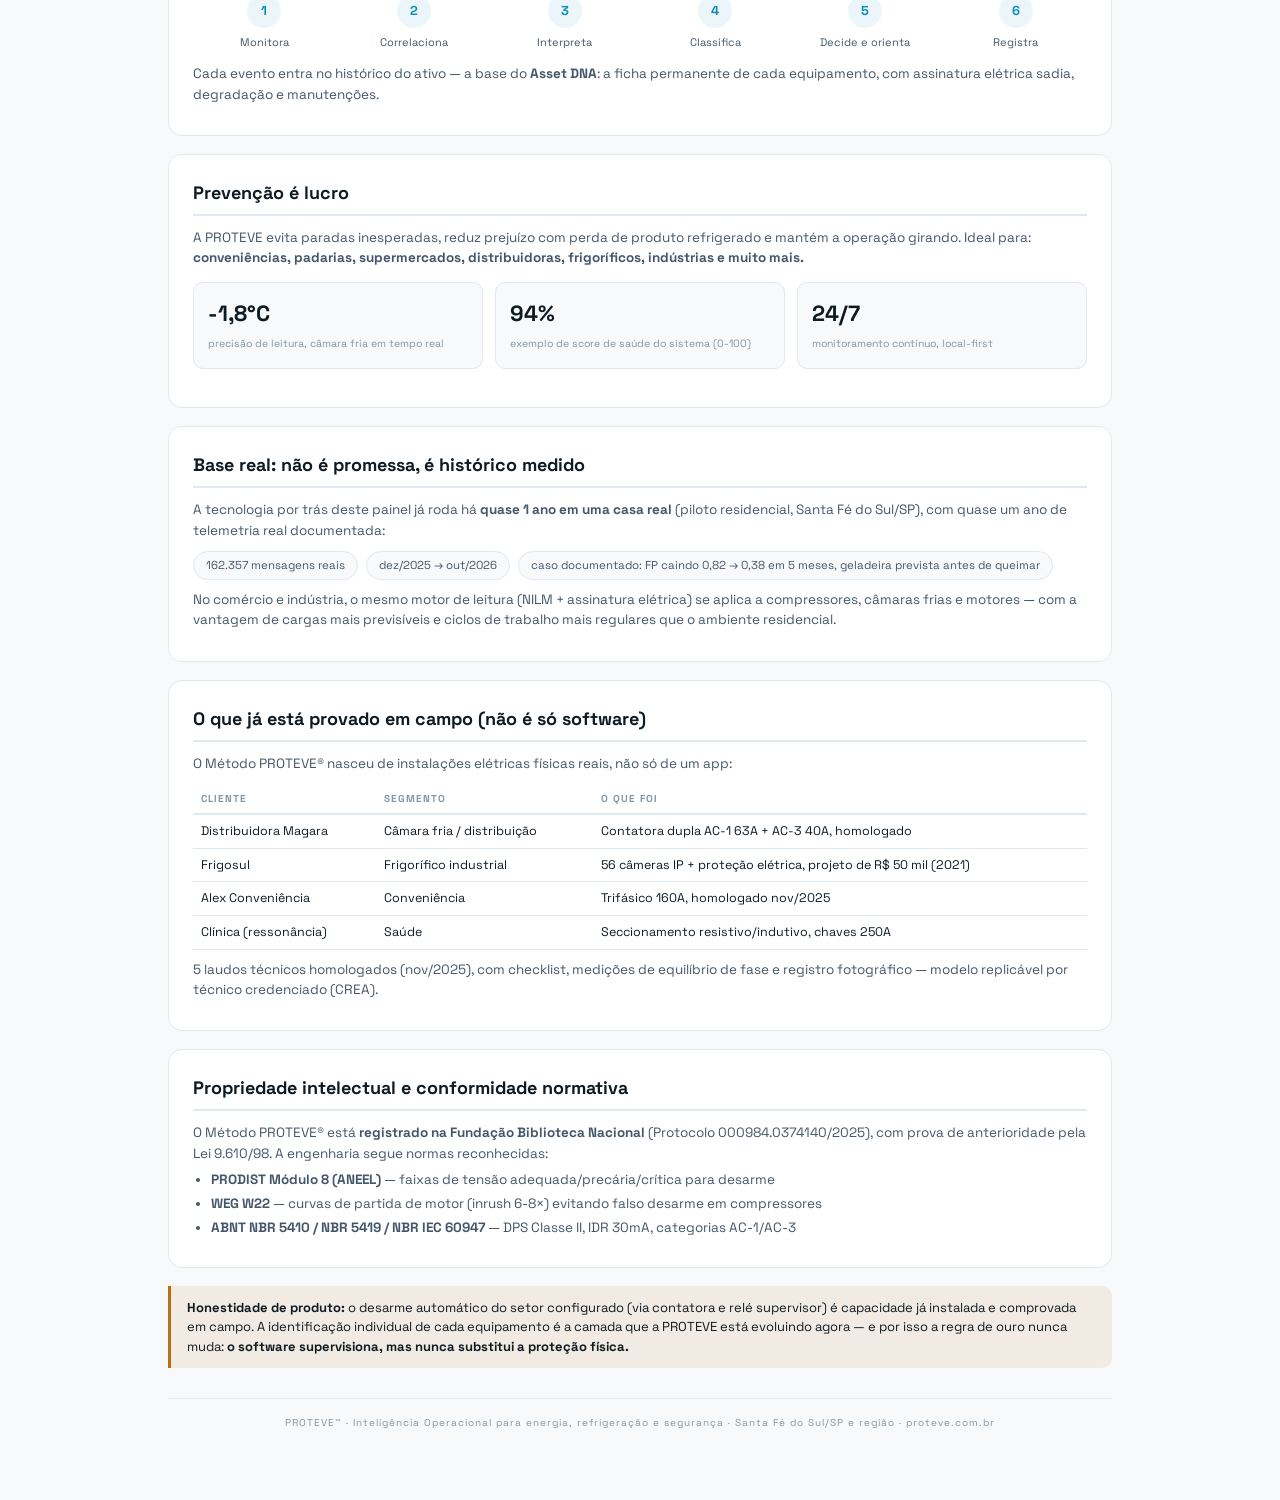
==== commit 9b6c5125: "comercio.html: remover modelo de monetizacao e detalhes internos Pagina publica e agora somente prop" ====
--- a/comercio.html
+++ b/comercio.html
@@ -133,7 +133,7 @@
 
 <div class="card">
   <h2>Base real: não é promessa, é histórico medido</h2>
-  <p>A tecnologia por trás deste painel já roda há <b>quase 1 ano em uma casa real</b> (piloto residencial, Santa Fé do Sul/SP), gerando o maior corpus de telemetria elétrica residencial documentado do Brasil:</p>
+  <p>A tecnologia por trás deste painel já roda há <b>quase 1 ano em uma casa real</b> (piloto residencial, Santa Fé do Sul/SP), com quase um ano de telemetria real documentada:</p>
   <div class="chips">
     <span class="chip">162.357 mensagens reais</span>
     <span class="chip">dez/2025 → out/2026</span>
@@ -166,29 +166,11 @@
 </div>
 
 <div class="note">
-  <b>Nota de maturidade técnica (honestidade de produto):</b> o desarme automático por contatora já é capacidade comprovada do Método PROTEVE® (v1.0–v3, nível de setor/circuito, com relé supervisor e contatora dedicada). A <b>identificação individual de equipamento via IA/NILM</b> (ex.: "a câmara 2 está em risco" em vez de "o circuito 2 está em risco") é a camada que estamos validando agora na bancada (Fase A do Asset DNA) — e é exatamente por isso que a regra de ouro do projeto nunca muda: <b>o software supervisiona, mas nunca substitui a proteção física.</b> Essa peça de marketing já reflete esse nível real de maturidade.
+  <b>Honestidade de produto:</b> o desarme automático do setor configurado (via contatora e relé supervisor) é capacidade já instalada e comprovada em campo. A identificação individual de cada equipamento é a camada que a PROTEVE está evoluindo agora — e por isso a regra de ouro nunca muda: <b>o software supervisiona, mas nunca substitui a proteção física.</b>
 </div>
 
-<div class="card">
-  <h2>Modelo de monetização</h2>
-  <table>
-    <tr><th>Fonte</th><th>O que é</th><th>Observação</th></tr>
-    <tr><td><b>Hardware + instalação</b></td><td>Kit de sensores + proteção física por quadro</td><td>Margem 30-50%, pagamento único</td></tr>
-    <tr><td><b>SaaS Basic</b></td><td>Dashboard e histórico de medições</td><td>Recorrência mensal baixa</td></tr>
-    <tr><td><b>SaaS Smart</b></td><td>Alertas em tempo real + Telegram</td><td>Recorrência média</td></tr>
-    <tr><td><b>SaaS Premium</b></td><td>Análise preditiva 24/7 + relatórios técnicos</td><td>Recorrência alta, foco em frigorífico/indústria</td></tr>
-    <tr><td><b>Retrofit</b></td><td>Adequação de quadros antigos</td><td>Ticket avulso, abre porta pro SaaS</td></tr>
-    <tr><td><b>Rede de parceiros</b></td><td>Eletricistas/engenheiros credenciados instalam e emitem laudo</td><td>Escala sem contratar equipe própria</td></tr>
-  </table>
-  <p>Contrato padrão: garantia de 12 meses condicionada a lacres preservados e manutenção anual — receita recorrente desde a instalação física, antes mesmo do SaaS.</p>
-</div>
 
-<div class="cta">
-  <div><b>PROTEVE™ — Alimenta, protege e refrigera.</b><br><small>Mais eficiência. Menos dor de cabeça. Mais lucro.</small></div>
-  <div style="text-align:right"><small>WhatsApp</small><br><b>17 99217-4138</b></div>
-</div>
-
-<footer>PROTEVE™ · DOSSIÊ COMÉRCIO · adaptado e revisado por Superagent (Base44) a partir da peça original · fonte de dados: corpus Telegram 162.357 msgs + registro BN 000984.0374140/2025 · proteve.com.br</footer>
+<footer>PROTEVE™ · Inteligência Operacional para energia, refrigeração e segurança · Santa Fé do Sul/SP e região · proteve.com.br</footer>
 </div>
 </body>
 </html>
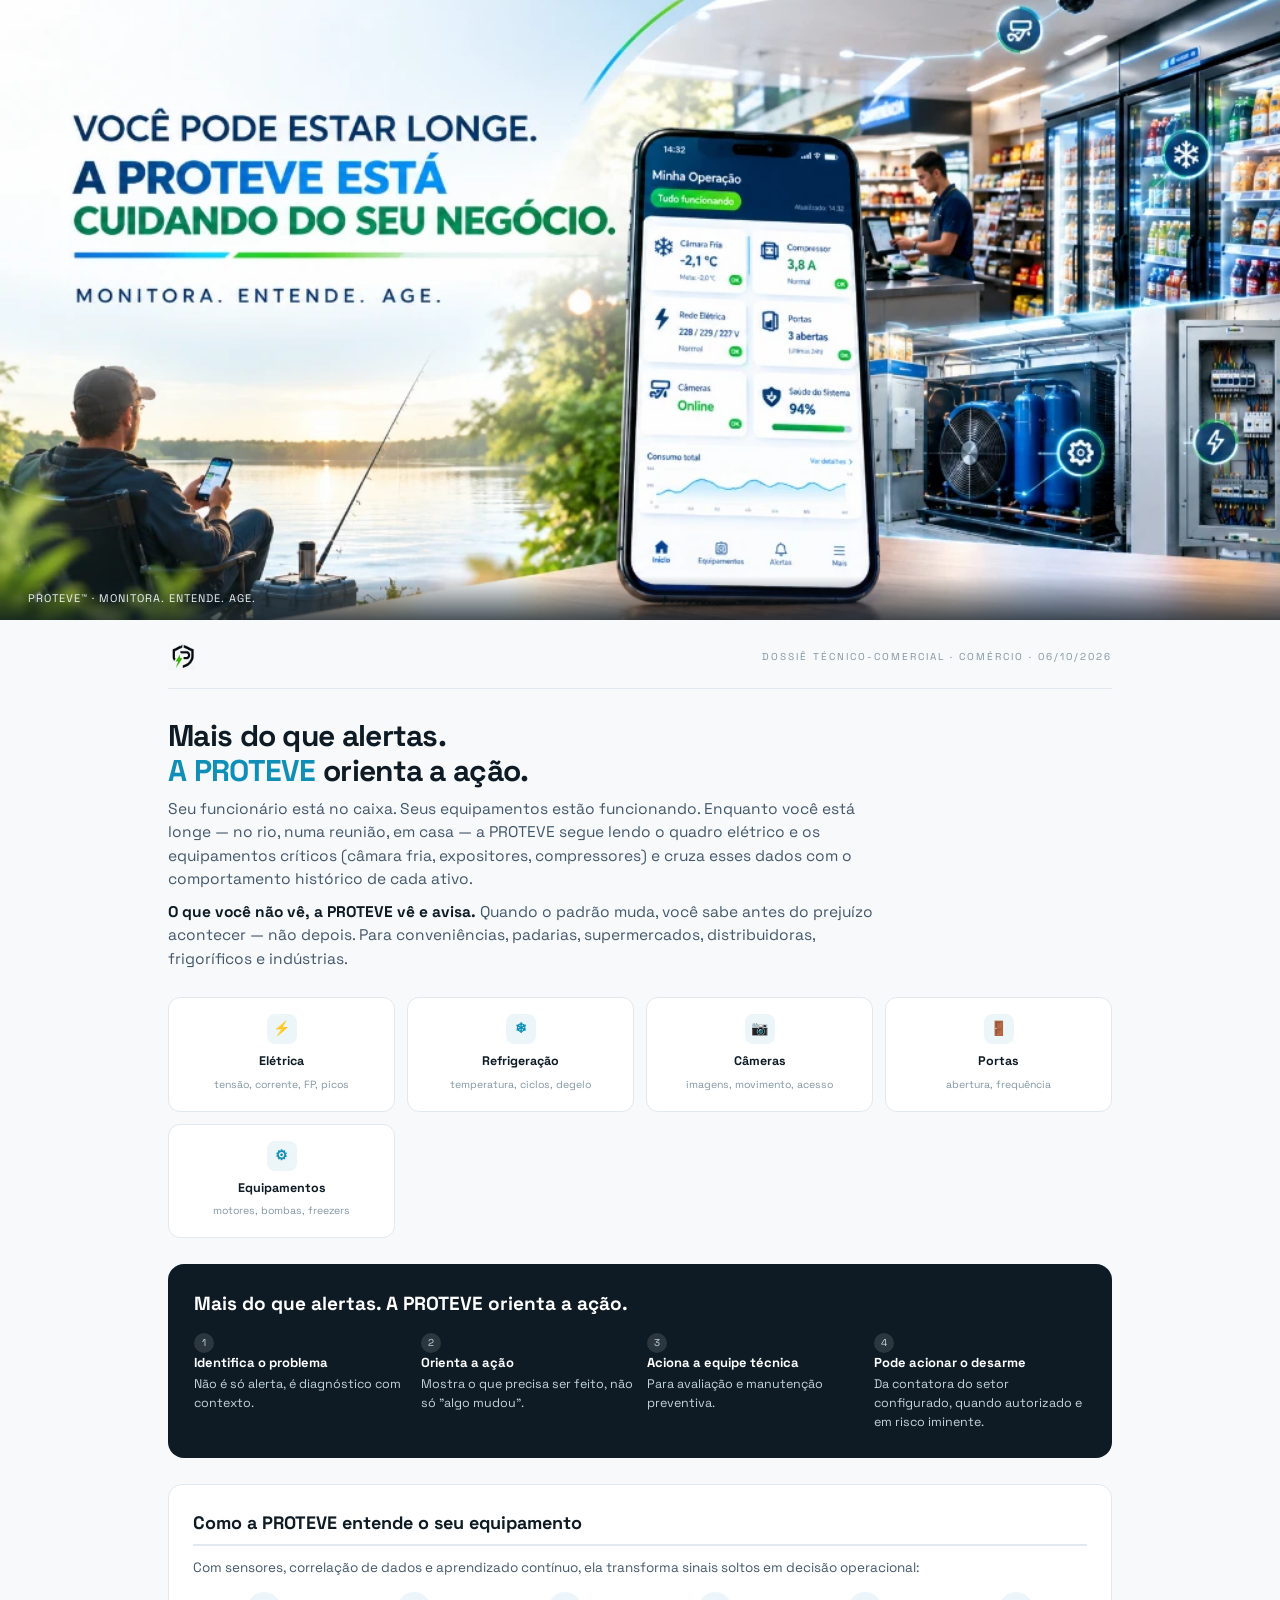
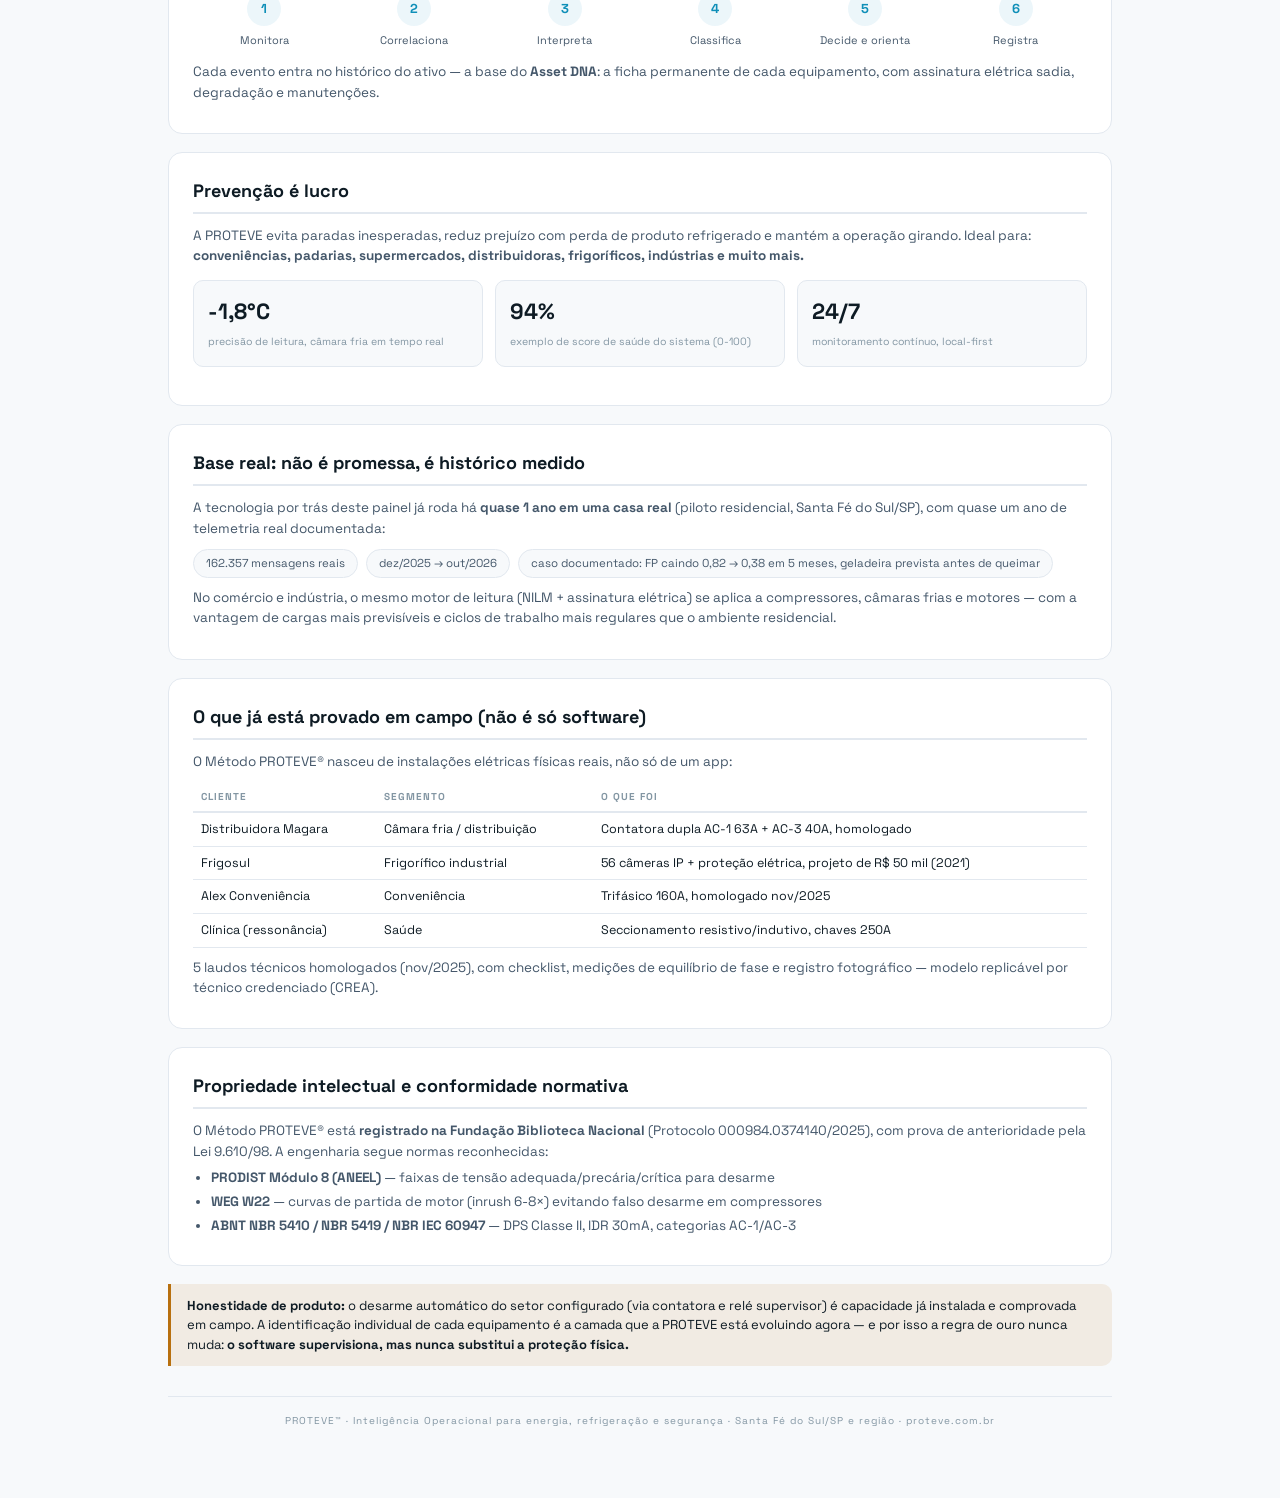
==== commit a0758381: "home-nova + comercio.html: logo real da marca + fotos reais em todas as secoes Logo: substituido o b" ====
--- a/comercio.html
+++ b/comercio.html
@@ -81,7 +81,7 @@
 <div class="page">
 
 <div class="topbar">
-  <div class="logo"><div class="mark">P</div> PROTEVE™</div>
+  <div class="logo"><img src="./img/proteve-icon-dark.webp" alt="PROTEVE" style="height:28px;width:auto"></div>
   <div class="tag">Dossiê Técnico-Comercial · Comércio · 06/10/2026</div>
 </div>
 
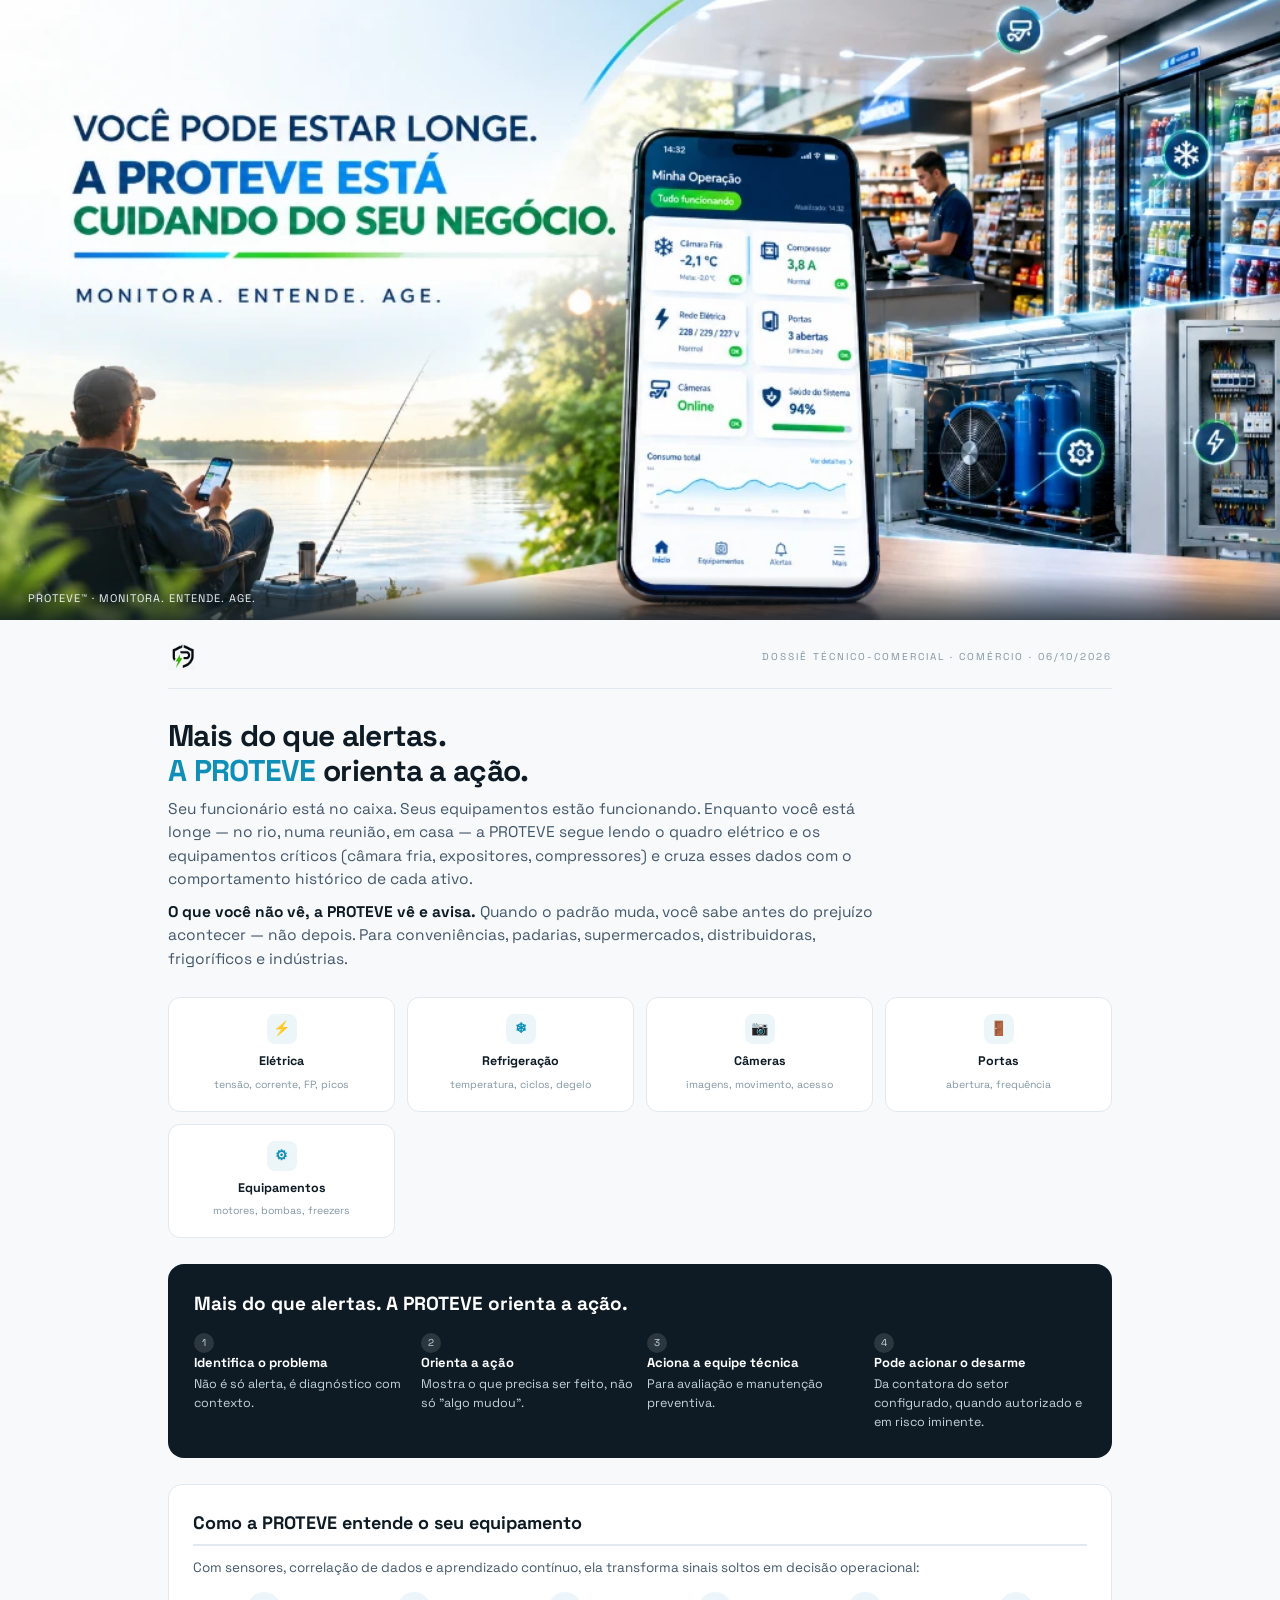
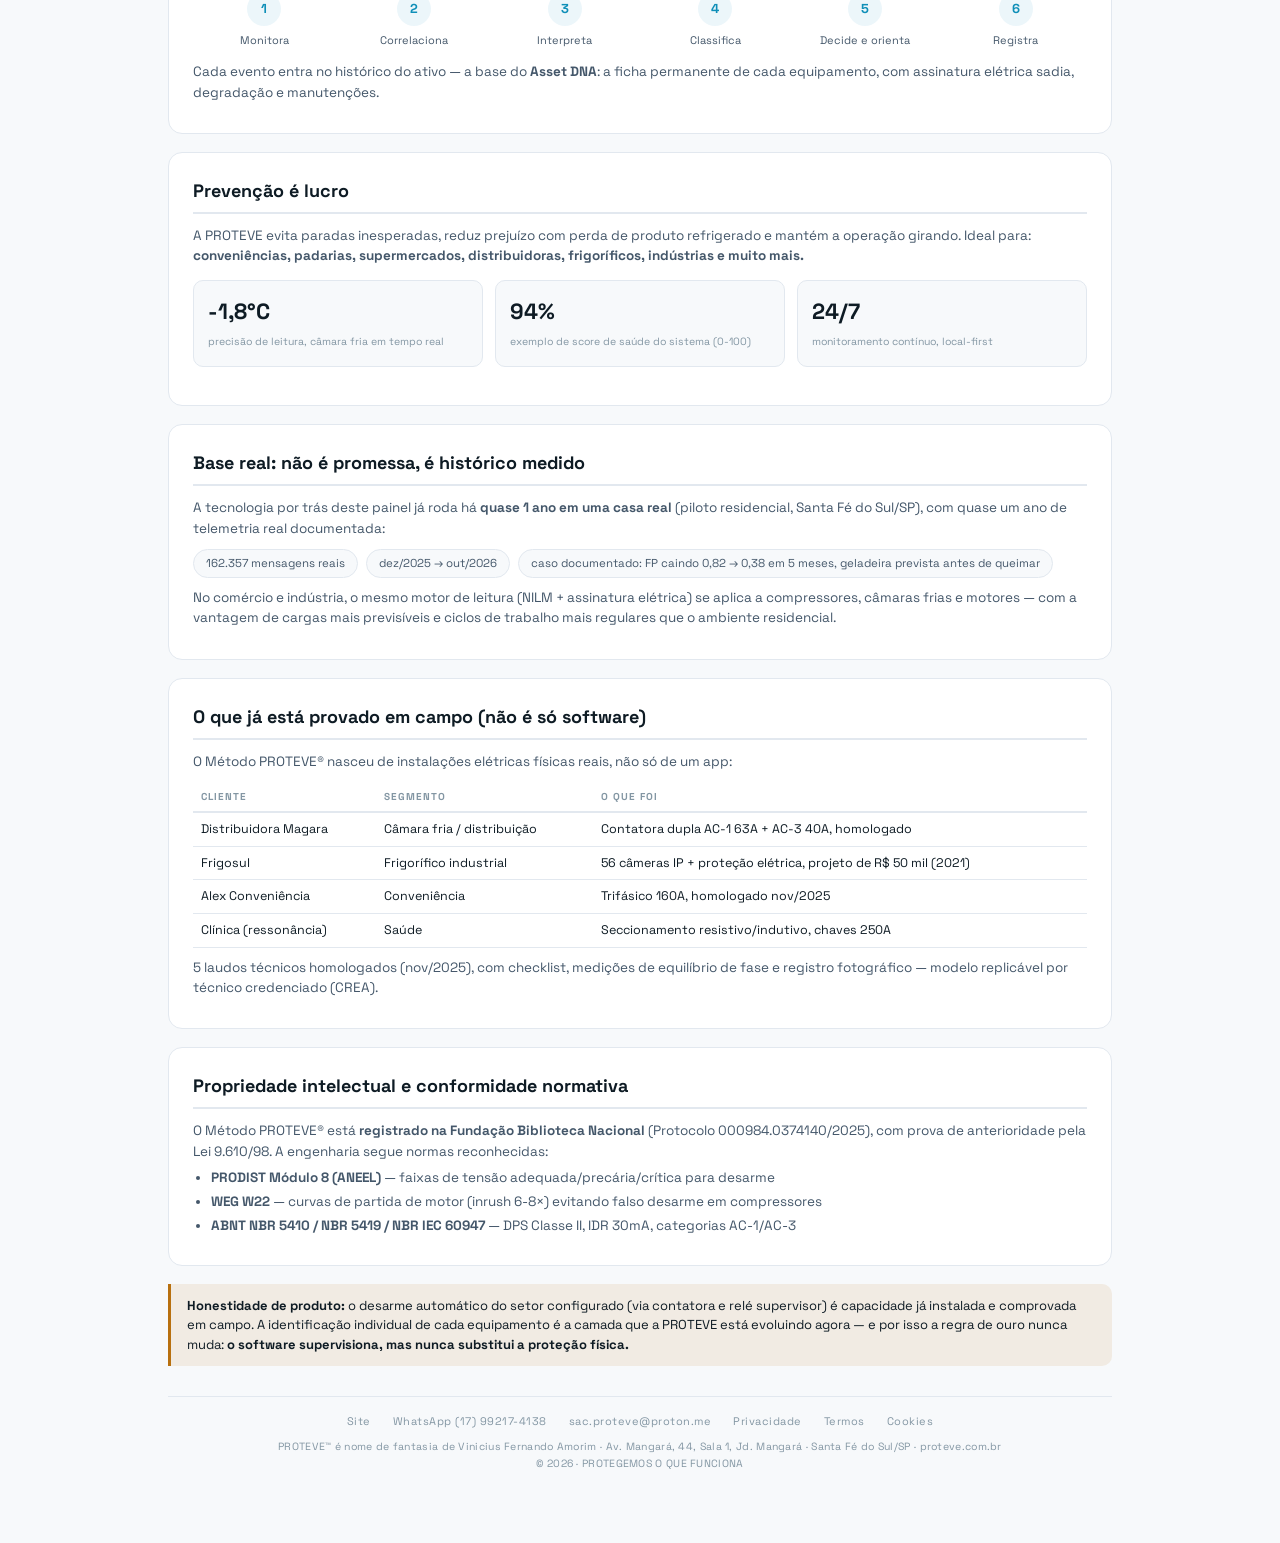
==== commit 3838a9d3: "Pacote de conformidade e credibilidade: paginas legais + secao Sobre + rodape profissional - privaci" ====
--- a/comercio.html
+++ b/comercio.html
@@ -65,6 +65,9 @@
 .stat b{display:block;font-size:22px}
 .stat small{font-size:10.5px;color:var(--ink3)}
 footer{text-align:center;font-size:10px;color:var(--ink3);letter-spacing:1px;margin-top:30px;padding-top:16px;border-top:1px solid var(--line)}
+.flegal{display:flex;justify-content:center;gap:22px;flex-wrap:wrap;margin-bottom:8px;font-size:11px;letter-spacing:.5px}
+.flegal a{color:var(--cyan-deep);text-decoration:none}
+.fbase{margin-top:6px;font-size:10.5px;letter-spacing:.3px;line-height:1.7}
 .cta{display:flex;justify-content:space-between;align-items:center;background:var(--navy);border-radius:16px;padding:22px 26px;color:#fff;margin:26px 0}
 .cta b{font-size:16px}
 .cta small{color:#aec4ce;font-size:12px}
@@ -170,7 +173,17 @@
 </div>
 
 
-<footer>PROTEVE™ · Inteligência Operacional para energia, refrigeração e segurança · Santa Fé do Sul/SP e região · proteve.com.br</footer>
+<footer>
+  <div class="flegal">
+    <a href="./index.html">Site</a>
+    <a href="https://wa.me/5517992174138">WhatsApp (17) 99217-4138</a>
+    <a href="mailto:sac.proteve@proton.me">sac.proteve@proton.me</a>
+    <a href="./privacidade.html">Privacidade</a>
+    <a href="./termos.html">Termos</a>
+    <a href="./cookies.html">Cookies</a>
+  </div>
+  <div class="fbase">PROTEVE™ é nome de fantasia de Vinicius Fernando Amorim · Av. Mangará, 44, Sala 1, Jd. Mangará · Santa Fé do Sul/SP · proteve.com.br<br>© 2026 · PROTEGEMOS O QUE FUNCIONA</div>
+</footer>
 </div>
 </body>
 </html>
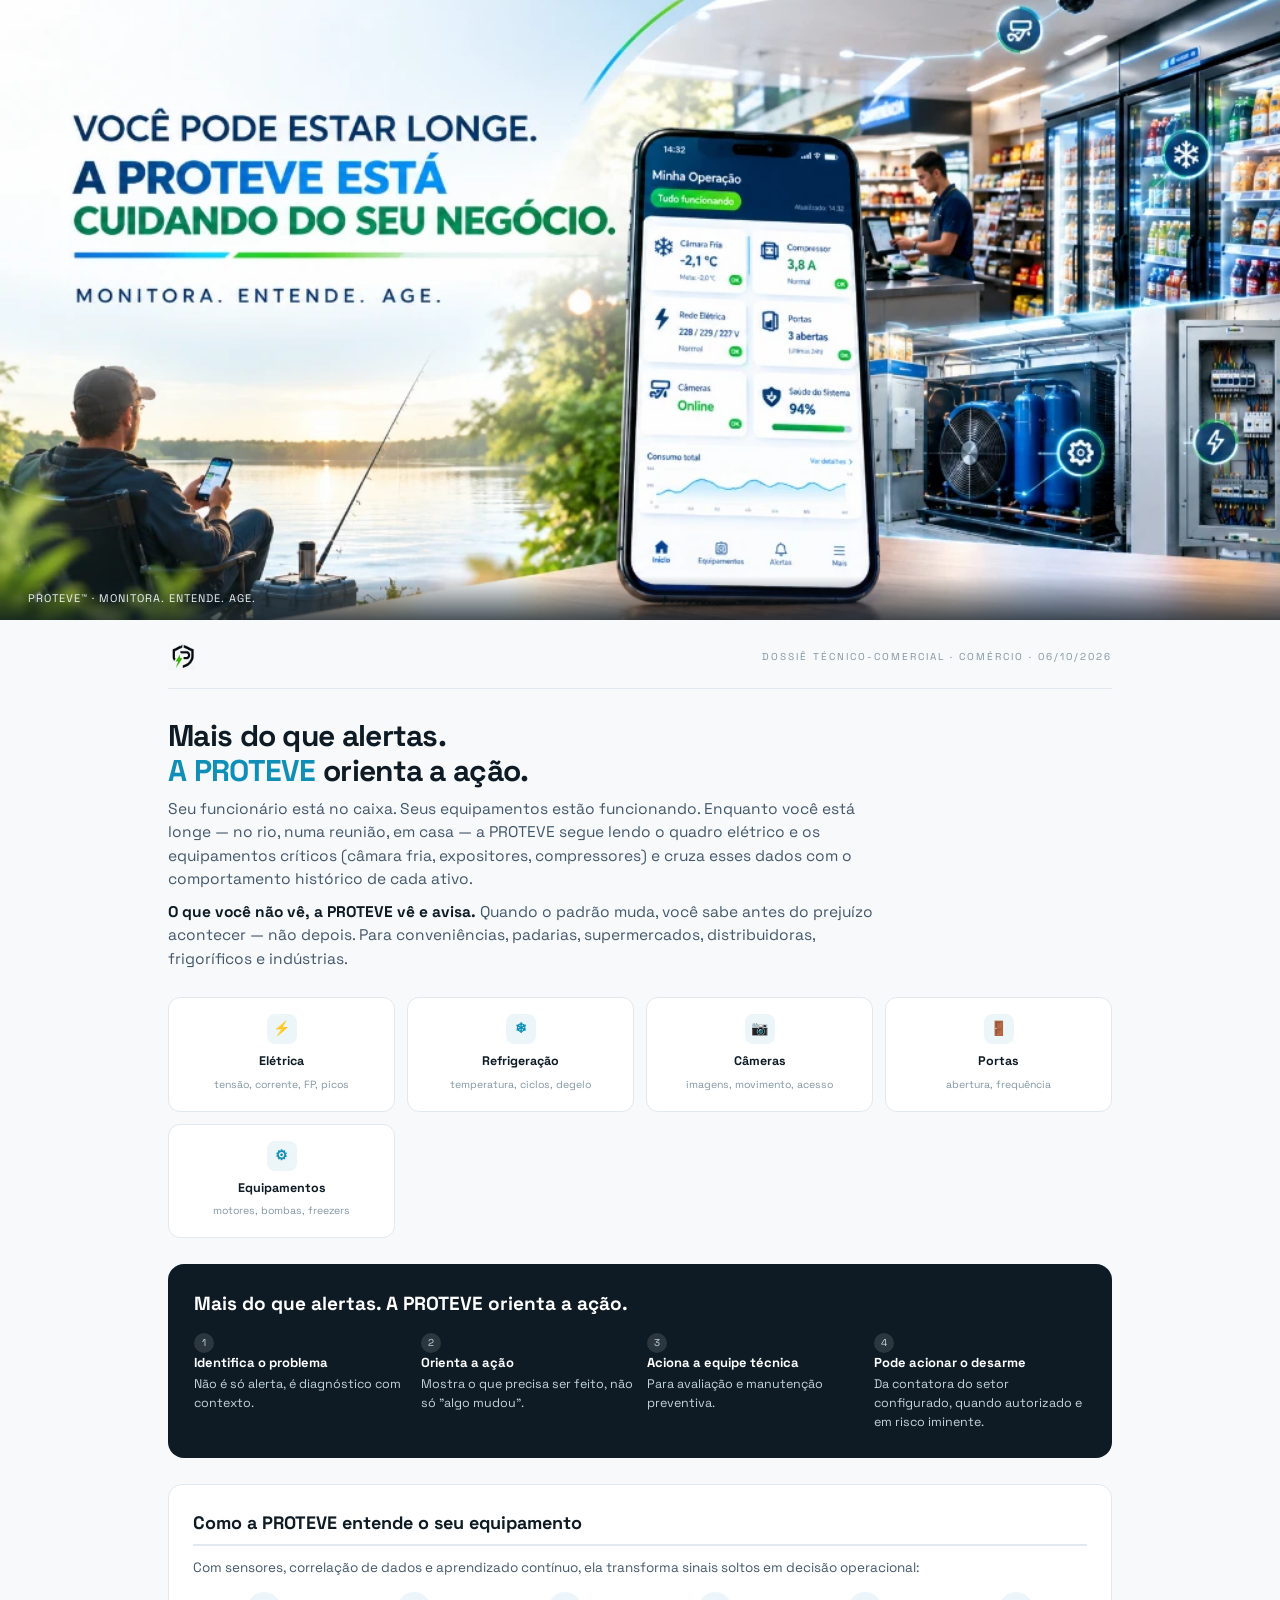
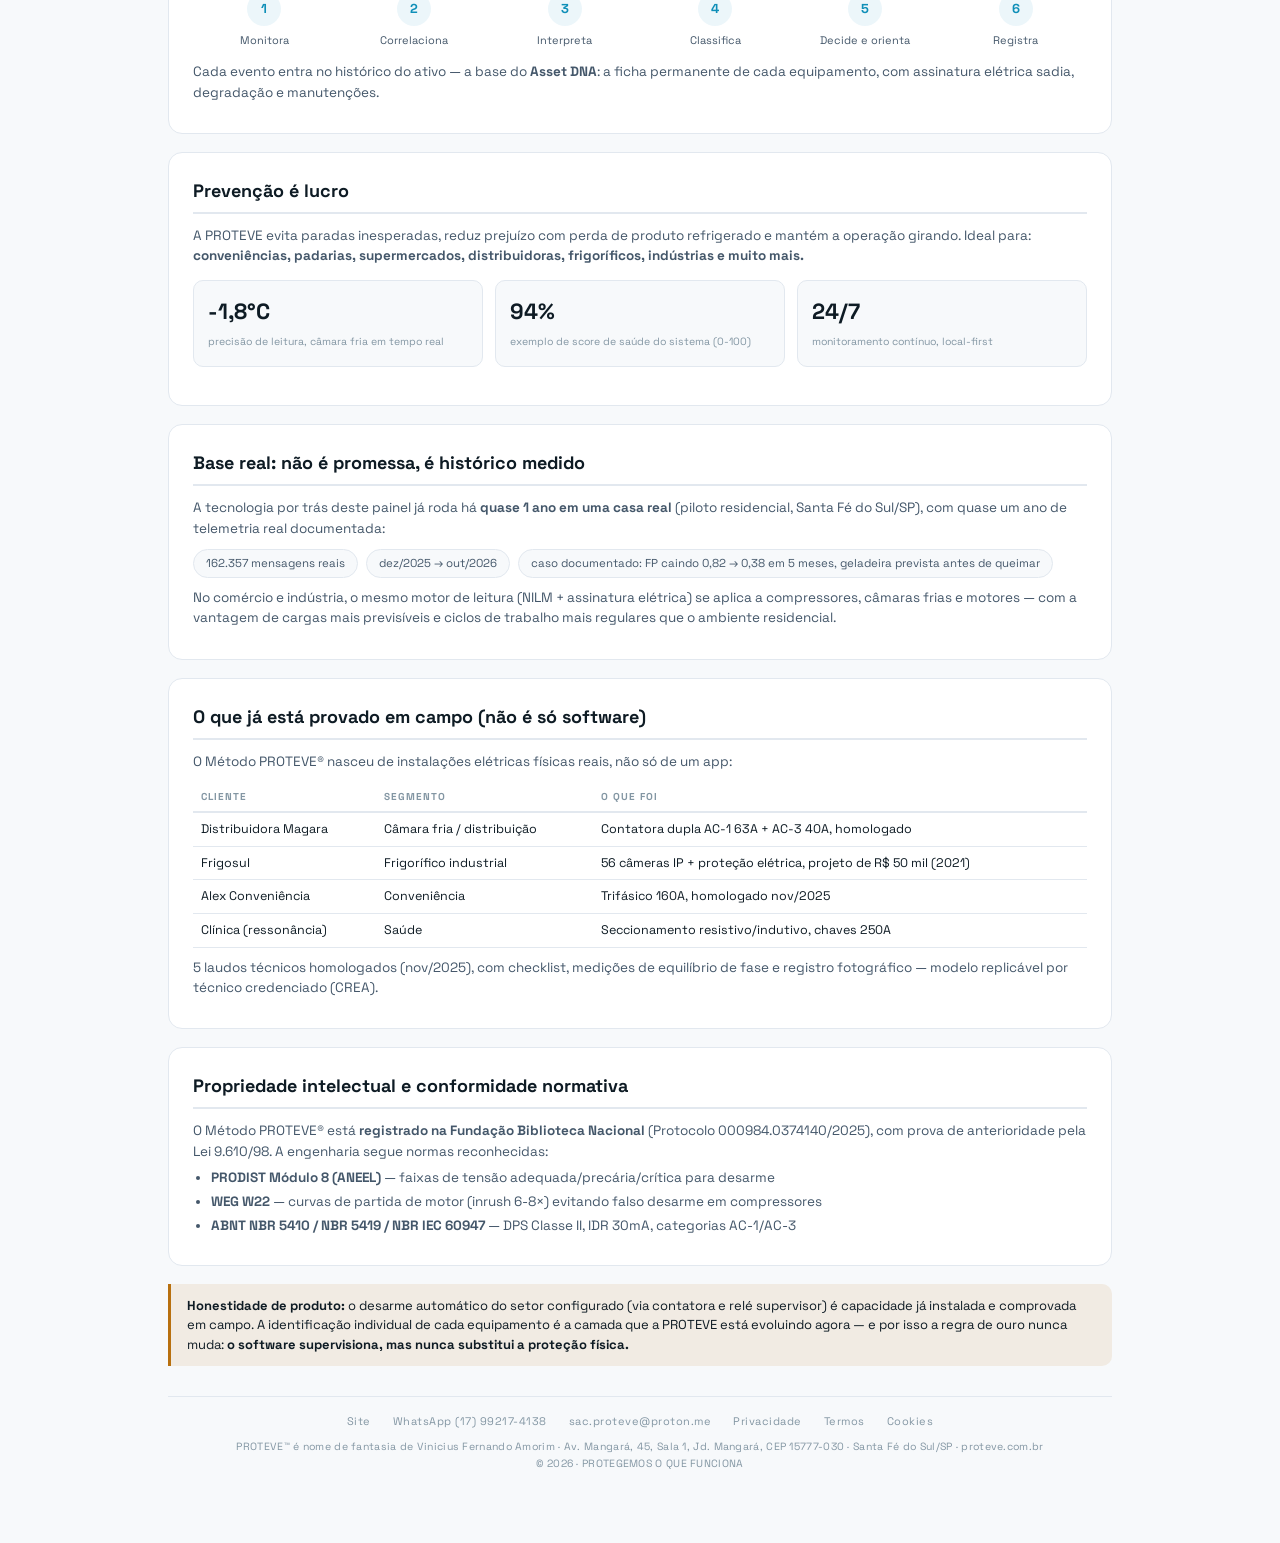
==== commit 58d39b37: "Correcao de endereco: numero 45 (nao 44) + CEP 15777-030 em todas as paginas" ====
--- a/comercio.html
+++ b/comercio.html
@@ -182,7 +182,7 @@
     <a href="./termos.html">Termos</a>
     <a href="./cookies.html">Cookies</a>
   </div>
-  <div class="fbase">PROTEVE™ é nome de fantasia de Vinicius Fernando Amorim · Av. Mangará, 44, Sala 1, Jd. Mangará · Santa Fé do Sul/SP · proteve.com.br<br>© 2026 · PROTEGEMOS O QUE FUNCIONA</div>
+  <div class="fbase">PROTEVE™ é nome de fantasia de Vinicius Fernando Amorim · Av. Mangará, 45, Sala 1, Jd. Mangará, CEP 15777-030 · Santa Fé do Sul/SP · proteve.com.br<br>© 2026 · PROTEGEMOS O QUE FUNCIONA</div>
 </footer>
 </div>
 </body>
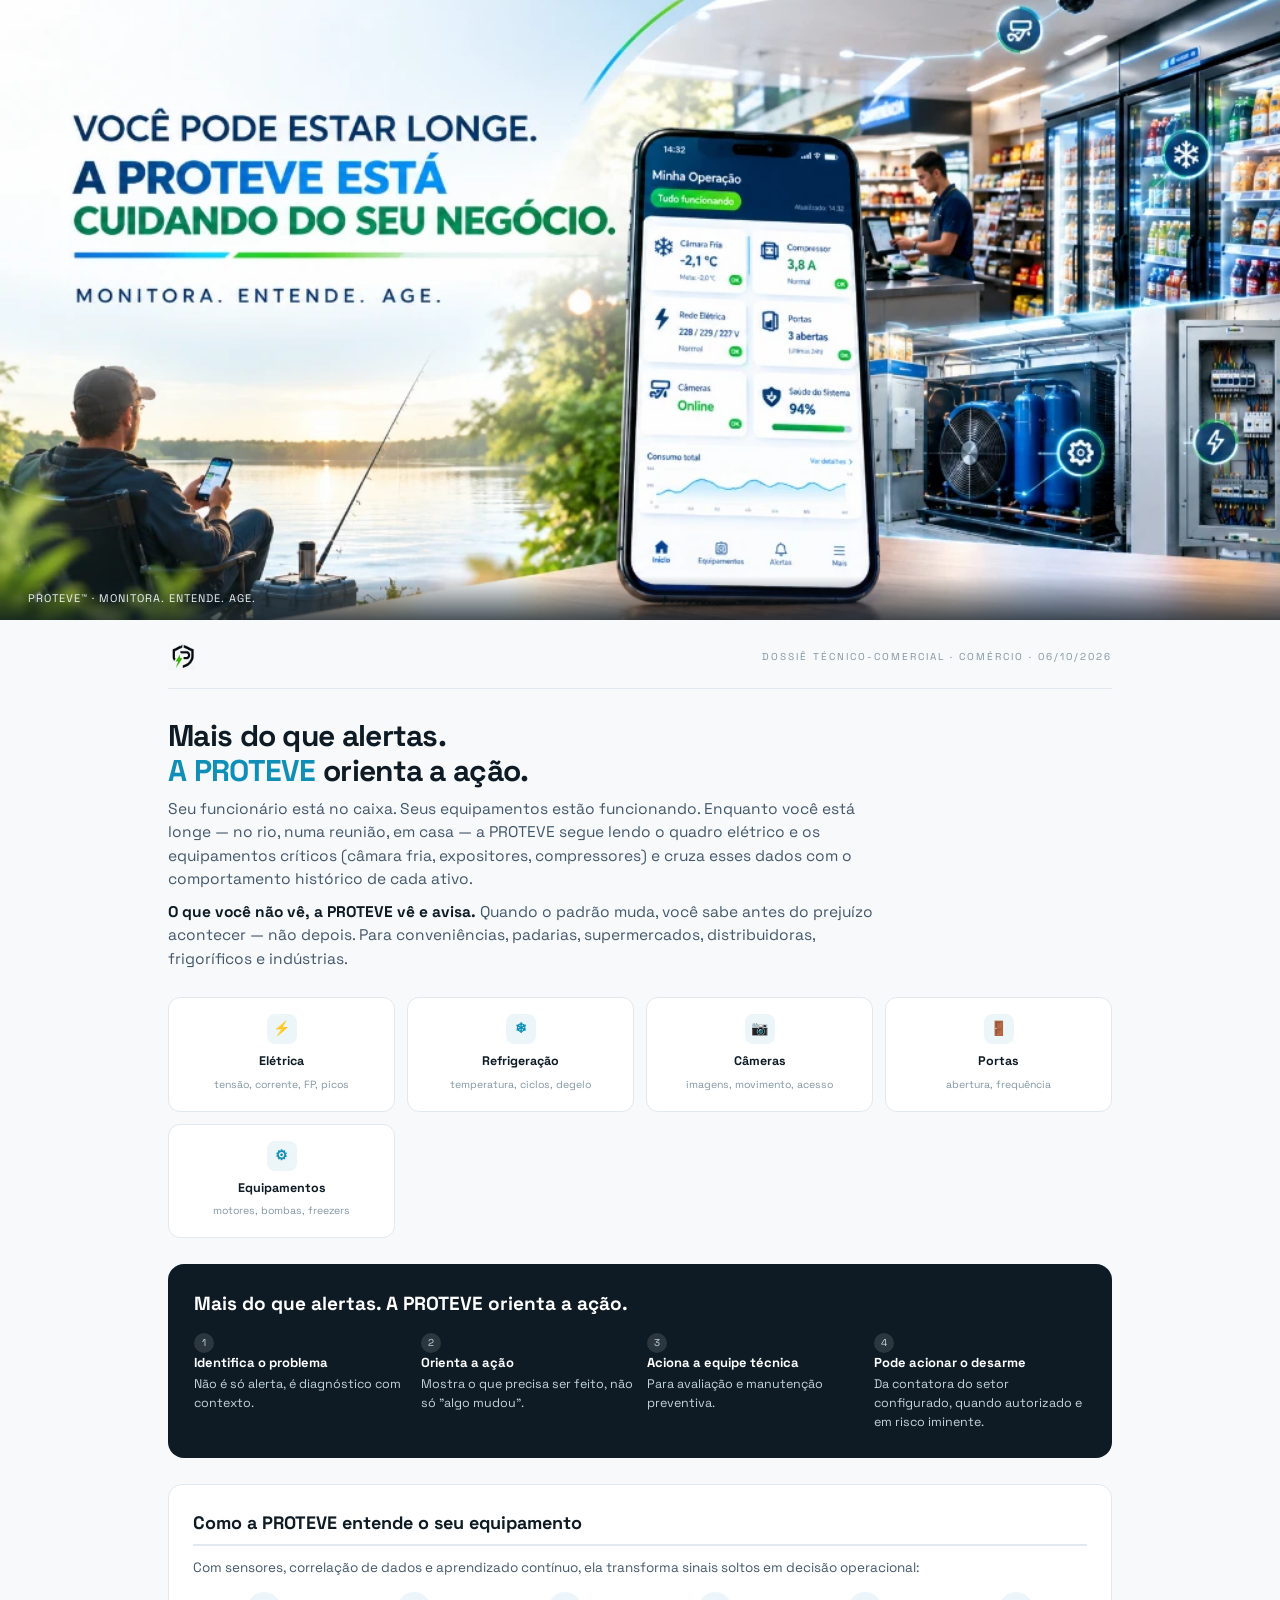
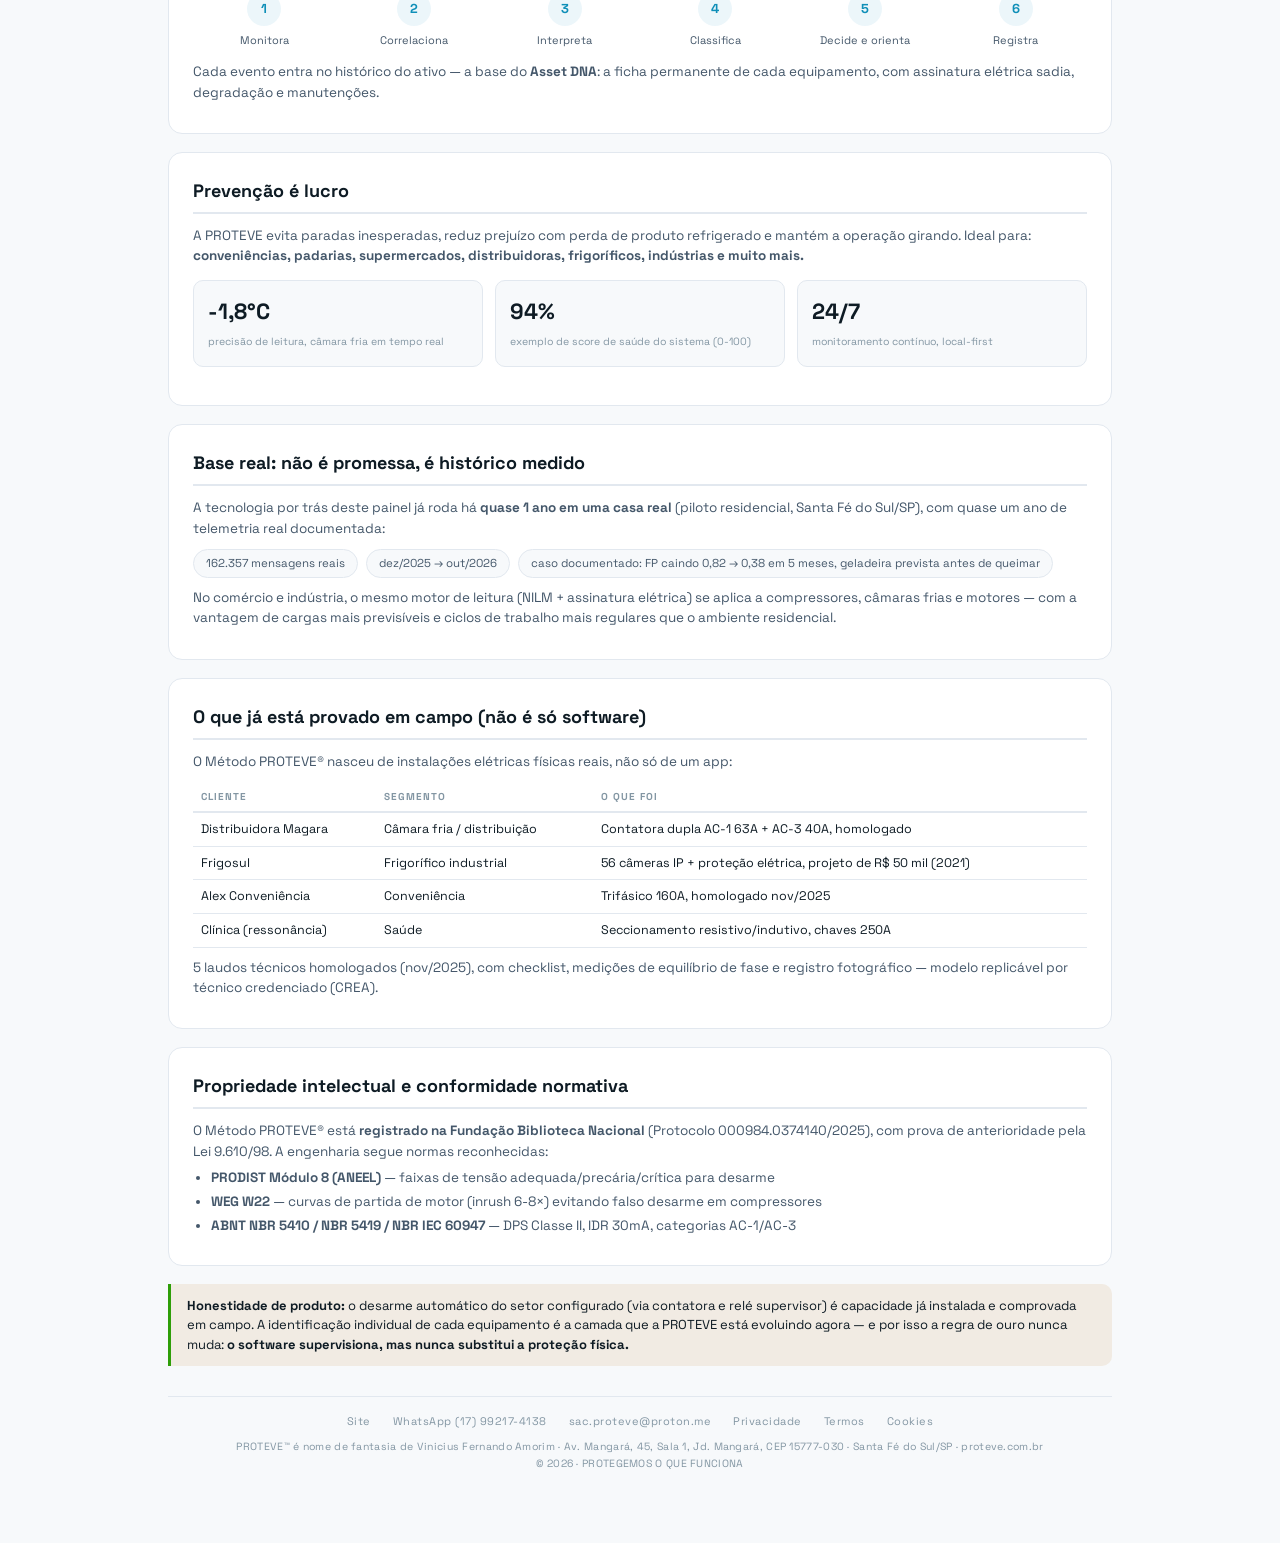
==== commit cb6f1a0e: "Paleta tech: fim do creme/marfim (fundo gelo #f5f8fb, cards brancos, destaque verde); nova faixa Exp" ====
--- a/comercio.html
+++ b/comercio.html
@@ -5,12 +5,56 @@
 <meta name="viewport" content="width=device-width, initial-scale=1.0">
 <title>PROTEVE COMÉRCIO — Dossiê Técnico-Comercial</title>
 <meta name="description" content="Você pode estar longe. A PROTEVE está cuidando do seu negócio. Monitora, entende e age — energia, refrigeração, câmeras e equipamentos em uma única camada de inteligência.">
+<link rel="canonical" href="https://www.proteve.com.br/comercio.html">
+<meta name="geo.region" content="BR-SP">
+<meta name="geo.placename" content="Santa Fé do Sul">
+<meta name="ICBM" content="-20.2090, -50.9270">
+<meta property="og:type" content="website">
+<meta property="og:locale" content="pt_BR">
+<meta property="og:url" content="https://www.proteve.com.br/comercio.html">
+<meta property="og:title" content="PROTEVE COMÉRCIO — Dossiê Técnico-Comercial">
+<meta property="og:description" content="Você pode estar longe. A PROTEVE está cuidando do seu negócio. Monitora, entende e age — energia, refrigeração, câmeras e equipamentos em uma única camada de inteligência.">
+<meta property="og:image" content="https://www.proteve.com.br/img/og-cover.jpg">
+<meta property="og:image:width" content="1200">
+<meta property="og:image:height" content="630">
+<meta property="og:site_name" content="PROTEVE">
+<meta name="twitter:card" content="summary_large_image">
+<meta name="twitter:title" content="PROTEVE COMÉRCIO — Dossiê Técnico-Comercial">
+<meta name="twitter:description" content="Você pode estar longe. A PROTEVE está cuidando do seu negócio. Monitora, entende e age — energia, refrigeração, câmeras e equipamentos em uma única camada de inteligência.">
+<meta name="twitter:image" content="https://www.proteve.com.br/img/og-cover.jpg">
+<script type="application/ld+json">
+{
+  "@context": "https://schema.org",
+  "@type": "LocalBusiness",
+  "name": "PROTEVE",
+  "slogan": "PROTEGEMOS O QUE FUNCIONA",
+  "description": "Inteligência operacional para energia, refrigeração e segurança. Monitoramento elétrico e de equipamentos com avisos no Telegram antes do prejuízo.",
+  "url": "https://www.proteve.com.br/",
+  "logo": "https://www.proteve.com.br/img/proteve-logo-dark.webp",
+  "image": "https://www.proteve.com.br/img/og-cover.jpg",
+  "telephone": "+55-17-99217-4138",
+  "email": "sac.proteve@proton.me",
+  "priceRange": "$",
+  "address": {
+    "@type": "PostalAddress",
+    "streetAddress": "Av. Mangará, 45, Sala 1, Jd. Mangará",
+    "addressLocality": "Santa Fé do Sul",
+    "addressRegion": "SP",
+    "postalCode": "15777-030",
+    "addressCountry": "BR"
+  },
+  "areaServed": "Santa Fé do Sul/SP e região",
+  "knowsLanguage": "pt-BR",
+  "sameAs": ["https://t.me/protevecanal"]
+}
+</script>
+
 <style>
 @import url('https://fonts.googleapis.com/css2?family=Space+Grotesk:wght@400;500;600;700&display=swap');
 :root{
 --bg:#f7f9fb;--card:#ffffff;--line:#e2e8ef;--ink:#0e1b24;--ink2:#44576a;--ink3:#8396a3;
 --cyan:#0f8fb8;--cyanbg:rgba(15,143,184,.08);--green:#1d7a4f;--greenbg:rgba(29,122,79,.08);
---amber:#b8700f;--amberbg:rgba(184,112,15,.1);--red:#c13c3c;--redbg:rgba(193,60,60,.08);
+--amber:#2e9e08;--amberbg:rgba(184,112,15,.1);--red:#c13c3c;--redbg:rgba(193,60,60,.08);
 --navy:#0e1b24;
 }
 *{margin:0;padding:0;box-sizing:border-box}
